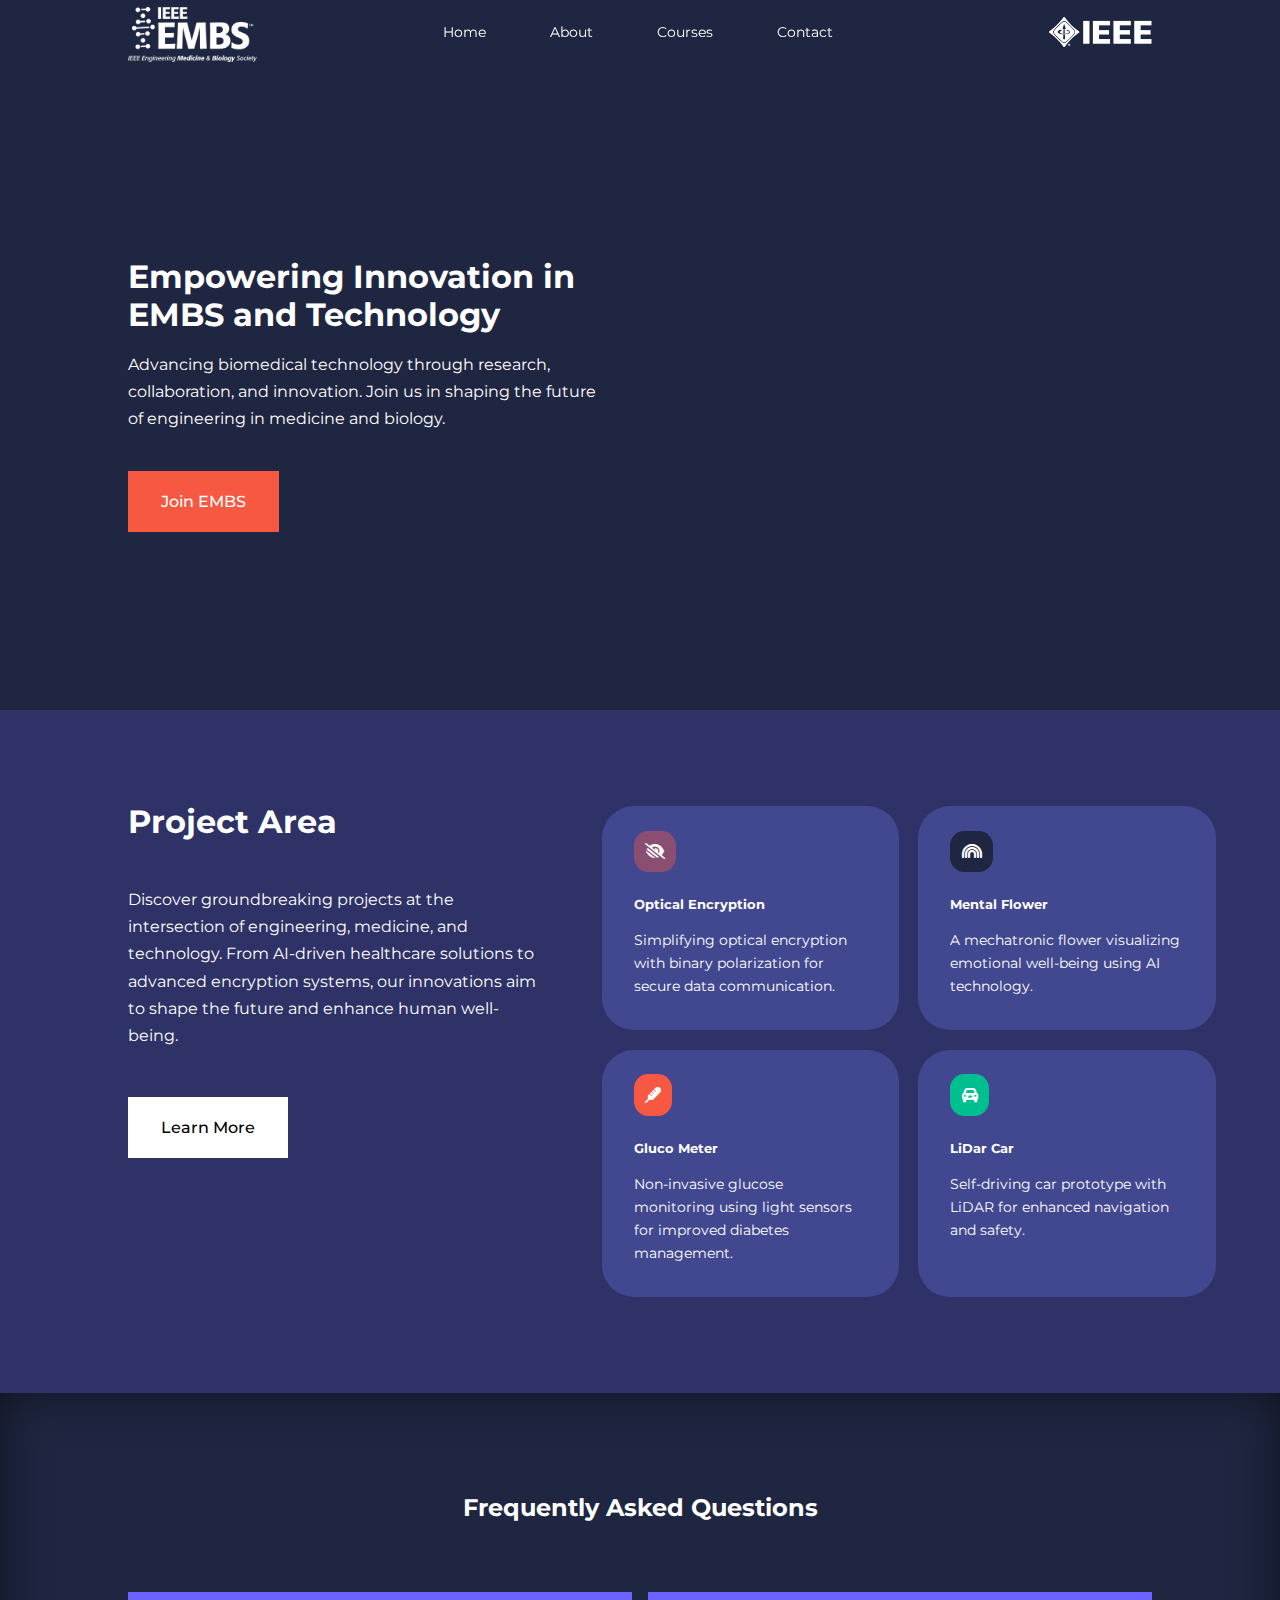
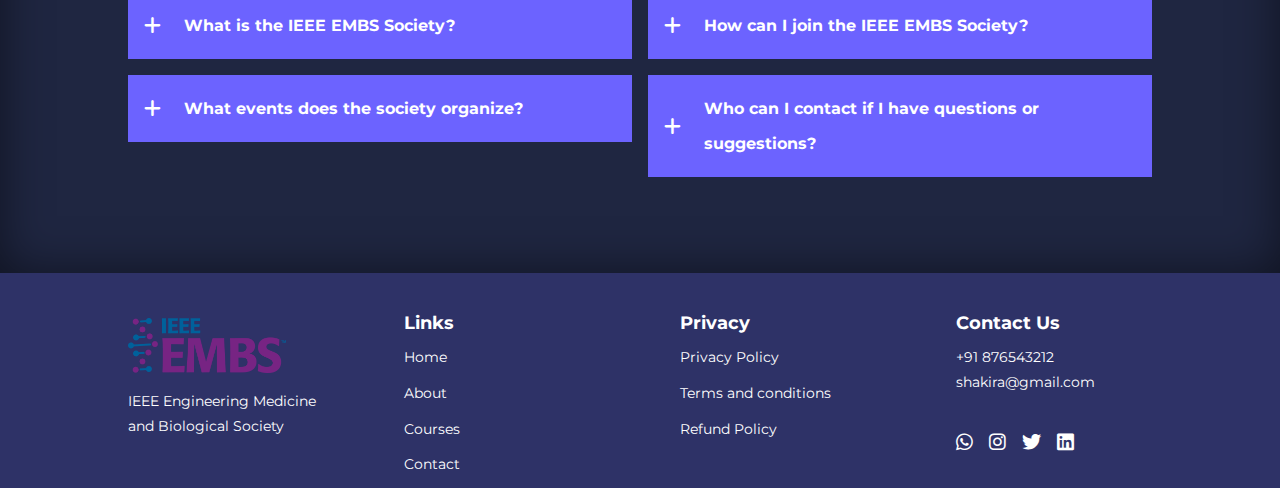
==== index.html @ 9e2bb263 "changes made" ====
<!DOCTYPE html>
    <html lang="en">
    <head>
        <meta charset="UTF-8">
        <meta http-equiv="X-UA-Compatible" content="IE=edge">
        <meta name="viewport" content="width=device-width, initial-scale=1.0">
        <title>IEEE EMBS</title>    
        <link rel="stylesheet" href="./css/style.css">
        <!-- FONTAWESOME CDN -->
    <link rel="stylesheet" href="https://cdnjs.cloudflare.com/ajax/libs/font-awesome/6.1.2/css/all.min.css">
    <link rel="preconnect" href="https://fonts.googleapis.com">
    <link rel="preconnect" href="https://fonts.gstatic.com" crossorigin>
    <link href="https://fonts.googleapis.com/css2?family=Montserrat:ital,wght@0,100..900;1,100..900&display=swap" rel="stylesheet">
    </head>
    <body>
        <nav>
            <div class="container nav__container">
                <a href="index.html">
                    <img src="./images/embs.png" alt="IEEE EMBS Logo" class="nav-logo">
                </a>
                <ul class="nav_menu">
                    <li><a href="index.html">Home</a></li>
                    <li><a href="about.html">About</a></li>
                    <li><a href="courses.html">Courses</a></li>
                    <li><a href="contact.html">Contact</a></li>
                </ul>
                <a href="https://www.ieee.org/">
                    <img src="./images/ieeelogo.png" alt="IEEE Logo" class="nav-ieee-logo">
                </a>
                <button id="open-menu-btn"><i class="fa-solid fa-bars"></i></button>
                <button id="close-menu-btn"><i class="fa-solid fa-xmark"></i></button>
            </div>
        </nav>
        
        <header>
            <div class="container header__container">
                <div class="header__left">
                    <h1>Empowering Innovation in EMBS and Technology</h1>
                    <p>
                        Advancing biomedical technology through research, collaboration, and innovation. Join us in shaping the future of engineering in medicine and biology.
                    </p>
                    <a href="https://bmsit-ieee.github.io/sps/Membership_Drive/front.html" class="btn btn-primary">Join EMBS</a>
                </div>
                <div class="header__right">
                    <div class="header__right-image">
                        <img src="./images/doc3.svg" alt="">
                    </div>
                </div>
            </div>

        </header>






        <section class="project_categories"> 
            <div class="container project_categories__container">
                <div class="project_categories_left">
                    <h1>Project Area</h1>
                    <p>
                    Discover groundbreaking projects at the intersection of engineering, medicine, and technology. From AI-driven healthcare solutions to advanced encryption systems, our innovations aim to shape the future and enhance human well-being.
                    </p>
                    <a href="#" class="btn">Learn More</a>
                </div>
                <div class="project_categories_right">
                    <article class="category">
                        <span class="category__icon"><i class="fa-duotone fa-solid fa-eye-low-vision"></i></span>
                        <h5>Optical Encryption</h5>
                        <p>Simplifying optical encryption with binary polarization for secure data communication.</p>
                    </article>
                    
                    <article class="category">
                        <span class="category__icon"><i class="fa-duotone fa-solid fa-rainbow"></i></i></span>
                        <h5>Mental Flower</h5>
                        <p>A mechatronic flower visualizing emotional well-being using AI technology.</p>
                    </article>

                    <article class="category">
                        <span class="category__icon"><i class="fa-duotone fa-solid fa-thermometer"></i></i></span>
                        <h5>Gluco Meter</h5>
                        <p>Non-invasive glucose monitoring using light sensors for improved diabetes management.</p>
                    </article>

                    <article class="category">
                        <span class="category__icon"><i class="fa-duotone fa-solid fa-car-rear"></i></i></span>
                        <h5>LiDar Car</h5>
                        <p>Self-driving car prototype with LiDAR for enhanced navigation and safety.</i></p>
                    </article>
                </div>
            </div>
        </section>
        <!-- ----------------------end of Project category------------------------ -->







        <section class="faqs">
            <h2>Frequently Asked Questions</h2> 
            <div class="container faqs__container"> 
                <artical class="faq">

                    <div class="faq__icon"><i class="fa-duotone fa-solid fa-plus"></i></div>
                    <div class="question__answer">
                        <h4>What is the IEEE  EMBS Society?</h4>
                        <p>The IEEE  EMBS Society is a student organization focused on promoting knowledge and innovation in  bioengineering, and medical technology. We aim to connect students with opportunities, events, and industry insights in these fields.</p>
                    </div>
                </artical>


                <artical class="faq">

                    <div class="faq__icon"><i class="fa-duotone fa-solid fa-plus"></i></div>
                    <div class="question__answer">
                        <h4>How can I join the IEEE EMBS Society?</h4>
                        <p>You can join by signing up through our official website or visiting our office during society hours. Membership provides access to events, quizzes, and exclusive resources designed to help you expand your knowledge and network in bioengineering.</p>
                    </div>
                </artical>

                <artical class="faq">

                    <div class="faq__icon"><i class="fa-duotone fa-solid fa-plus"></i></div>
                    <div class="question__answer">
                        <h4>What events does the society organize?</h4>
                        <p>We organize a variety of events, including technical workshops, guest lectures, quizzes, and hackathons. Check out our events section for the latest circulars and updates on upcoming events!</p>
                    </div>
                </artical>

                <artical class="faq">

                    <div class="faq__icon"><i class="fa-duotone fa-solid fa-plus"></i></div>
                    <div class="question__answer">
                        <h4>Who can I contact if I have questions or suggestions?</h4>
                        <p>Feel free to reach out through our contact form or drop an email to our support team. We’re here to help with any questions or feedback you have!</p>
                    </div>
                </artical>
            </div>
        </section>



     <!-- ---------------------end of faqz--------------------------/ -->

     <footer>
        <div class="container footer__container">
            <div class="footer__1">
                <a href="index.html">
                    <img src="./images/embslogo1.png" alt="IEEE EMBS Logo" class="nav-logo">
                </a>
                <p>IEEE Engineering Medicine and Biological Society</p>
            </div>    
                        <div class="footer__2">
                            <h4>Links</h4>
                            <ul class="permalinks">
                                <li><a href="index.html">Home</a></li>
                                <li><a href="about.html">About</a></li>
                                <li><a href="courses.html">Courses</a></li>
                                <li><a href="contact.html">Contact</a></li>
                            </ul>
                        </div>
                        <div class="footer__3">
                            <h4>Privacy</h4>
                            <ul class="privacy">
                                <li><a href="#">Privacy Policy</a></li>
                                <li><a href="#">Terms and conditions</a></li>
                                <li><a href="#">Refund Policy</a></li>
                            </ul>
                        </div>  
                        <div class="footer__4">
                            <h4>Contact Us</h4>
                            <div>
                                <p>+91 876543212</p>
                                <p>shakira@gmail.com</p>
                            </div>
                            <ul class="footer__socials">
                                <li>
                                    <a href="#"><i class="fa-brands fa-whatsapp"></i></a>
                                </li>
                                <li>
                                    <a href="#"><i class="fa-brands fa-instagram"></i></a>
                                </li>
                                <li>
                                    <a href="#"><i class="fa-brands fa-twitter"></i></a>
                                </li>
                                <li>
                                    <a href="#"><i class="fa-brands fa-linkedin"></i></i></a>
                                </li>
                            </ul>
                        </div>
                            <!-- <div class="footer__copyright">
                                <small>Copyright &copy; Photonics EXECOM</small>
                            </div> -->
        </div>
     </footer>

     

        <script src="./main.js"></script>
    </body>
    </html>
---- css/style.css ----
*{
        margin: 0;
        padding: 0;
        border: 0;
        outline: 0;
        text-decoration: none;
        list-style: none;
        box-sizing: border-box;
        font-family: "Montserrat", sans-serif;
    }
    :root {
            --color-primary: #6c63ff;
            --color-success: #00bf8e;
            --color-warning: #f7c94b;
            --color-danger: #f75842;
            --color-danger-variant: rgba(247, 88, 66, 0.4);
            --color-white: #ffffff;
            --color-light: rgba(255, 255, 255, 0.7);
            --color-black: #000000;
            --color-bg: #1f2641;
            --color-bg1: #2e3267;
            --color-bg2: #424890;
        
            --container-width-lg: 80%;
            --container-width-md: 90%;
            --container-width-sm: 94%;
        
            --transition: all 400ms ease;
        }
        html, body {
            overflow: auto;
            scrollbar-width: none; /* Hides scrollbar in Firefox */
        }
        
        ::-webkit-scrollbar {
            display: none; /* Hides scrollbar in Chrome, Safari, and Edge */
        }
        
    body{
        font-family: "Montserrat", sans-serif;
        line-height: 1.7;
        color: var(--color-white);
        background: var(--color-bg);
    }
    .container {
        width: var(--container-width-lg);
        margin: 0 auto;
    }
    section{
        padding: 6rem 0;
    }
    section h2 {
        text-align: center;
        margin-bottom: 4rem;
    }
    h1,h2,h3,h4,h5 {
        line-height: 1.2;
    }
    h2 {
        line-height: 2.4rem;
    }
    h3 {
        line-height: 1.6rem;
    }
    h4 {
        line-height: 1.3rem;
    }
    a {
        color: var(--color-white);
    }
    img {
        width: 100%;
        display: block;
        object-fit: cover;
    }
    .btn {
        display: inline-block;
        background-color: var(--color-white);
        color: var(--color-black);
        padding: 1rem 2rem;
        border: 1px solid transparent;
        font-weight: 500;
        transition: var(--transition);
    }
    .btn:hover {
        background: transparent;
        color: var(--color-white);
        border-color: var(--color-white);
    }
    .btn-primary{
        background: var(--color-danger);
        color: var(--color-white);
    }

    /* **************************************************NavBar*********************************************** */

    nav{
        background-color: transparent;
        width: 100vw;
        height: 4rem;
        position: fixed;
        top: 0;
        z-index: 11;
    }
    .window-scroll {
        background-color: var(--color-primary);
        box-shadow: 0 1rem 2rem rgba(0, 0, 0, 0.8);
    }
    .nav__container {
        height: 100%;
        display: flex;
        justify-content: space-between;
        align-items: center;
    }
    nav button {
        display: none;
    }
    .nav_menu {
        display: flex;
        align-items: center;
        gap: 4rem;
    }
    .nav_menu a{
        font-size: 0.9rem;
        transition: var(--transition)
    }
    .nav_menu a:hover {
        color: var(--color-bg2);
    }
    .nav-logo {
        height: 55px; /* Adjust based on your logo */
        width: auto;
        display: block;
        margin-top: 5px;
        cursor: pointer;
        transition: 0.3s ease-in-out;
    }
    .nav-logo:hover {
        opacity: 0.6;
    }
    .nav-ieee-logo {
        height: 30px;
        width: auto;
        display: block;
        margin-left: 30px;
        cursor: pointer;
        transition: 0.3s ease-in-out;
    }
    
    .nav-ieee-logo:hover {
        opacity: 0.5;
    }
    
    /* ------------------------------Header--------------------------------------*/
    header {
        position: relative;
        top: 5rem;
        overflow: hidden;
        height: 70vh;
        margin-bottom: 5rem;
    }
    .header__container {
        display: grid;
        grid-template-columns: 1fr 1fr;
        align-items: center;
        gap: 5rem;
        height: 100%;
    }
    .header__left p {
        margin: 1rem 0 2.4rem;
    }
    @keyframes floatAnimation {
        0% { transform: translateY(0px); }
        50% { transform: translateY(-10px); }
        100% { transform: translateY(0px); }
    }
    
    .header__right-image img {
        animation: floatAnimation 3s ease-in-out infinite;
    }
        
        /*-------------------------------categories------------------------*/

    .project_categories {
        background-color: var(--color-bg1);
    }
    .project_categories h1 {
        line-height: 1;
        margin-bottom: 3rem;
    }
    .project_categories__container {
        display: grid;
        grid-template-columns: 40% 60%;
        gap: 4rem;
    }
    /* .project_categories_left {
        margin-right: 3rem;
    } */
    .project_categories_left p {
        margin: 1rem 0 3rem;
    }
    .project_categories_right {
        display: grid;
        grid-template-columns: repeat(2, 1fr);
        gap: 1.2rem;
    }
    .category{
        background-color: var(--color-bg2);
        padding: 2rem;
        border-radius: 2rem;
        transition: var(--transition);
    }
    .category:hover {
        box-shadow: 0 3rem 3rem rgba(0, 0, 0, 0.3);
        z-index: 1;
    }
    .category:nth-child(2) .category__icon {
        background-color: var(--color-bg);
    }
    .category:nth-child(4) .category__icon {
        background-color: var(--color-success);
    }
    .category:nth-child(1) .category__icon {
        background-color: var(--color-danger-variant);
    }
    .category:nth-child(3) .category__icon {
        background-color: var(--color-danger);
    }
    .category__icon {
        background-color: var(--color-primary);
        padding: 0.7rem;
        border-radius: 0.9rem;
    }
    .category h5 {
        margin: 2rem 0 1rem;
    }
    .category p {
        font-size: 0.85rem;
    }






    /*---------------------------FAQS_--------------------------------*/


    .faqs    {
        background-color: var(--color-bg);
        box-shadow: inset 0 0 3rem rgba(0, 0, 0, 0.5);      
    }
    .faqs__container {
        display: grid;
        grid-template-columns: 1fr 1fr;
        gap: 1rem;
    }
    .faq {
        padding: 1rem;
        display: flex;
        align-items: center;
        gap: 1.4rem;
        height: fit-content;
        background-color: var(--color-primary);
        cursor: pointer;
    }
    .faqs h4 {
        font-size: 1rem;
        line-height: 2.2;
    }
    .faq__icon {
        align-items: flex-start;
        font-size: 1.2rem;

    }
    .faq p {
        margin-top: 0.8rem;
        display: none;
    }

    .faq.open p {
        display: block;
    }

    /*===========================FOOTER=========================*/

    footer {
        background-color: var(--color-bg1);
        padding-top: 2.5rem;
        font-size: 0.9rem;
    }
    .footer__container {
        display: grid;
        grid-template-columns: repeat(4, 1fr);
        gap: 5rem;
    }
    .footer__container > div h4 {
        margin-bottom: 0.7rem;
        font-size: 1.1rem;
    }

    .footer__1 p {
        margin: 1rem 0 2rem;        
    }
    footer ul li {
        margin-bottom: 0.7rem;
    }
    footer ul li a:hover {
        text-decoration: underline;
    }
    .footer__socials {
        display: flex;
        gap: 1rem;
        font-size: 1.2rem;
        margin-top: 2rem;
      
    }
    /* .footer__copyright {
        text-align: center;
        margin-top: 4rem;
        padding: 1.2rem 0;
        border-top: 1px solid var(--color-bg2);
    } */
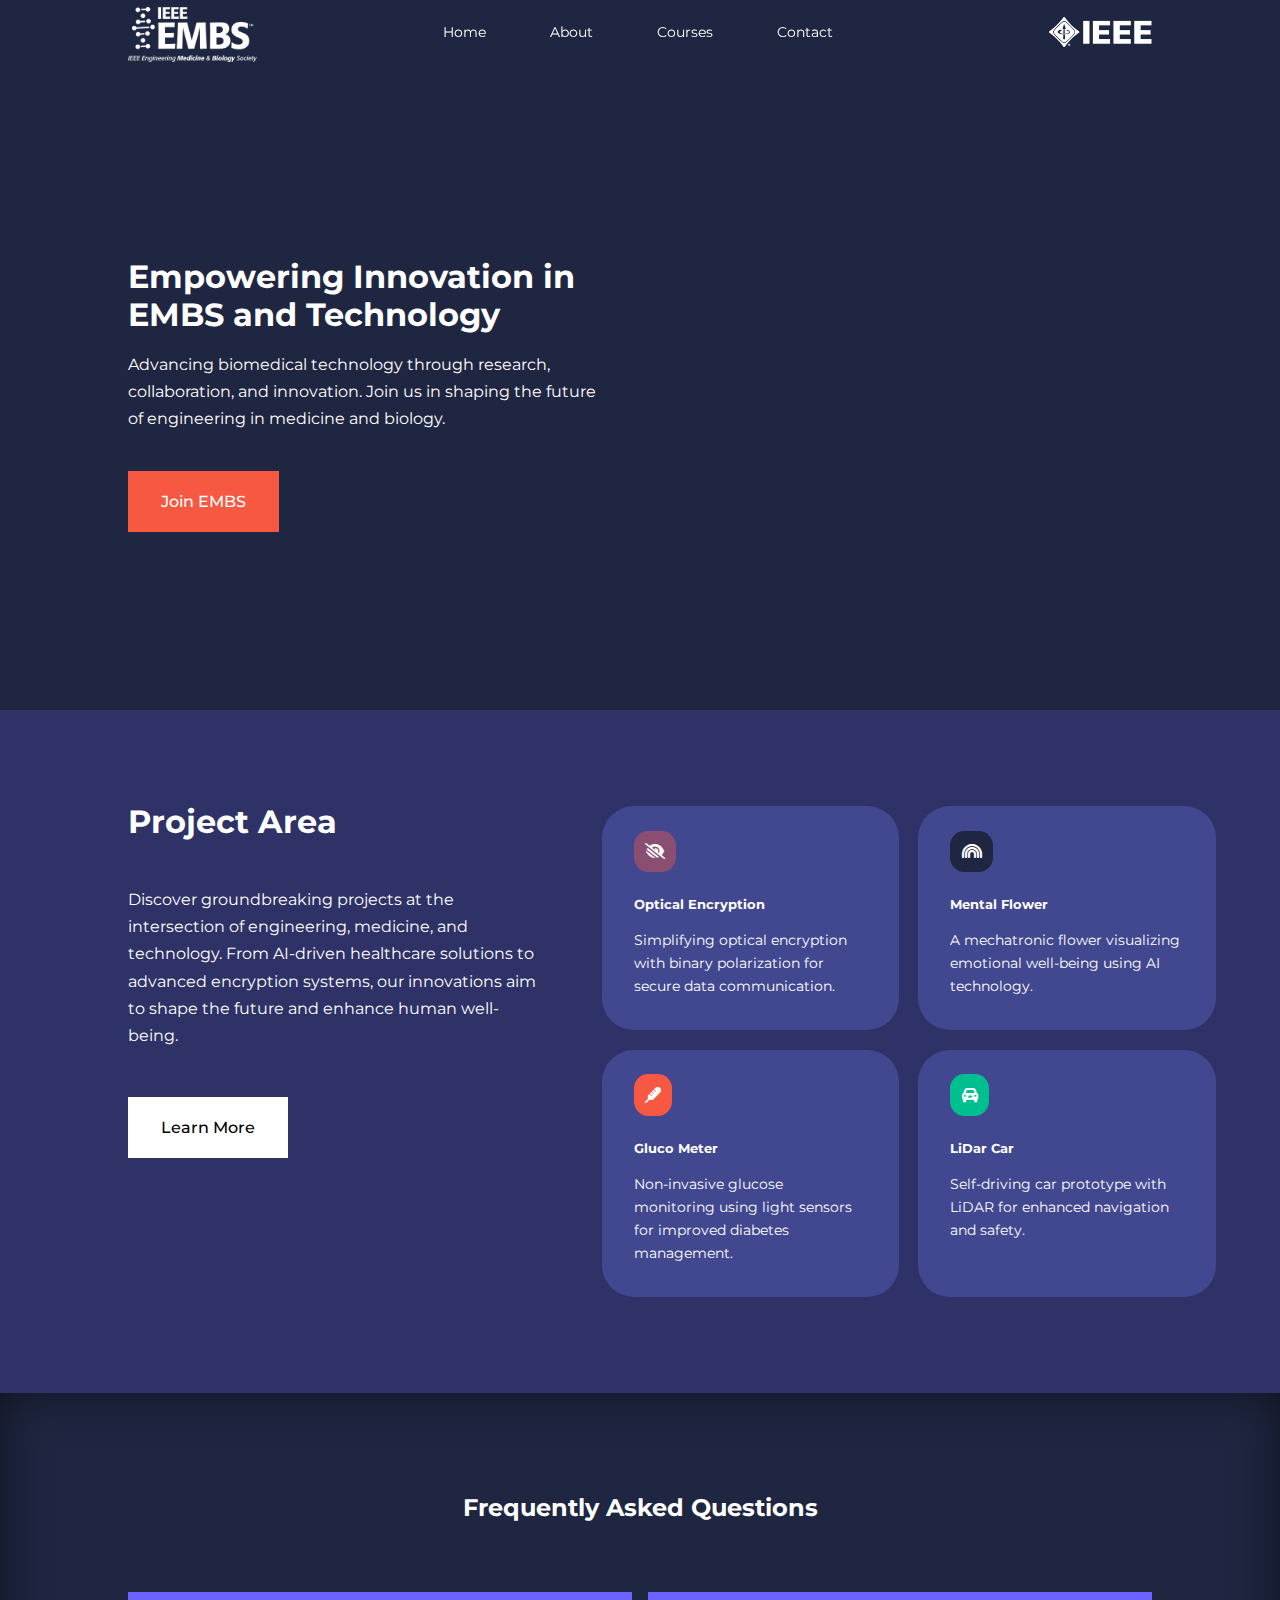
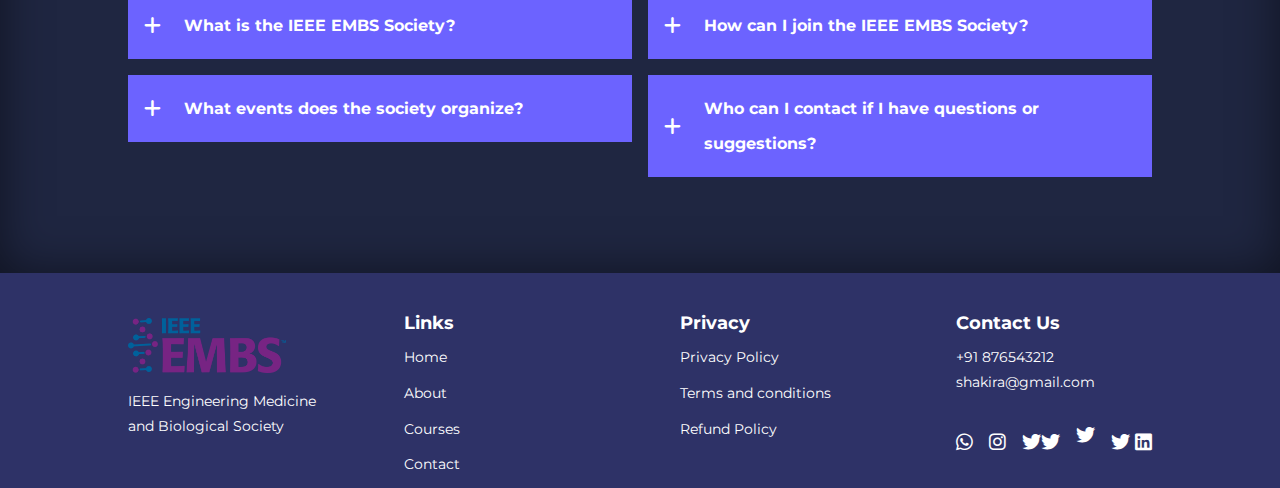
==== commit d847f145: "changes made" ====
--- a/index.html
+++ b/index.html
@@ -24,7 +24,7 @@
                     <li><a href="courses.html">Courses</a></li>
                     <li><a href="contact.html">Contact</a></li>
                 </ul>
-                <a href="https://www.ieee.org/">
+                <a href="https://www.ieee.org/"  target="_blank">
                     <img src="./images/ieeelogo.png" alt="IEEE Logo" class="nav-ieee-logo">
                 </a>
                 <button id="open-menu-btn"><i class="fa-solid fa-bars"></i></button>
@@ -39,7 +39,7 @@
                     <p>
                         Advancing biomedical technology through research, collaboration, and innovation. Join us in shaping the future of engineering in medicine and biology.
                     </p>
-                    <a href="https://bmsit-ieee.github.io/sps/Membership_Drive/front.html" class="btn btn-primary">Join EMBS</a>
+                    <a href="https://bmsit-ieee.github.io/sps/Membership_Drive/front.html" class="btn btn-primary"  target="_blank">Join EMBS</a>
                 </div>
                 <div class="header__right">
                     <div class="header__right-image">
@@ -156,10 +156,10 @@
                         <div class="footer__2">
                             <h4>Links</h4>
                             <ul class="permalinks">
-                                <li><a href="index.html">Home</a></li>
-                                <li><a href="about.html">About</a></li>
-                                <li><a href="courses.html">Courses</a></li>
-                                <li><a href="contact.html">Contact</a></li>
+                                <li><a href="index.html"  target="_blank">Home</a></li>
+                                <li><a href="about.html"  target="_blank">About</a></li>
+                                <li><a href="courses.html"  target="_blank">Courses</a></li>
+                                <li><a href="contact.html"  target="_blank">Contact</a></li>
                             </ul>
                         </div>
                         <div class="footer__3">
@@ -178,16 +178,16 @@
                             </div>
                             <ul class="footer__socials">
                                 <li>
-                                    <a href="#"><i class="fa-brands fa-whatsapp"></i></a>
-                                </li>
-                                <li>
-                                    <a href="#"><i class="fa-brands fa-instagram"></i></a>
-                                </li>
-                                <li>
-                                    <a href="#"><i class="fa-brands fa-twitter"></i></a>
-                                </li>
-                                <li>
-                                    <a href="#"><i class="fa-brands fa-linkedin"></i></i></a>
+                                    <a href="https://chat.whatsapp.com/DJWE51VDRBdAcd49HokNIr   "  target="_blank"><i class="fa-brands fa-whatsapp"></i></a>
+                                </li>
+                                <li>
+                                    <a href="https://www.instagram.com/embs_bmsit?igsh=MWVra3owOHJiZmZpMA=="  target="_blank"><i class="fa-brands fa-instagram"></i></a>
+                                </li>
+                                <li>
+                                    <a href="#"><i class="fa-brands fa-twitter"  target="_blank"</i></a>
+                                </li>
+                                <li>
+                                    <a href="#"><i class="fa-brands fa-linkedin"  target="_blank"></i></i></a>
                                 </li>
                             </ul>
                         </div>
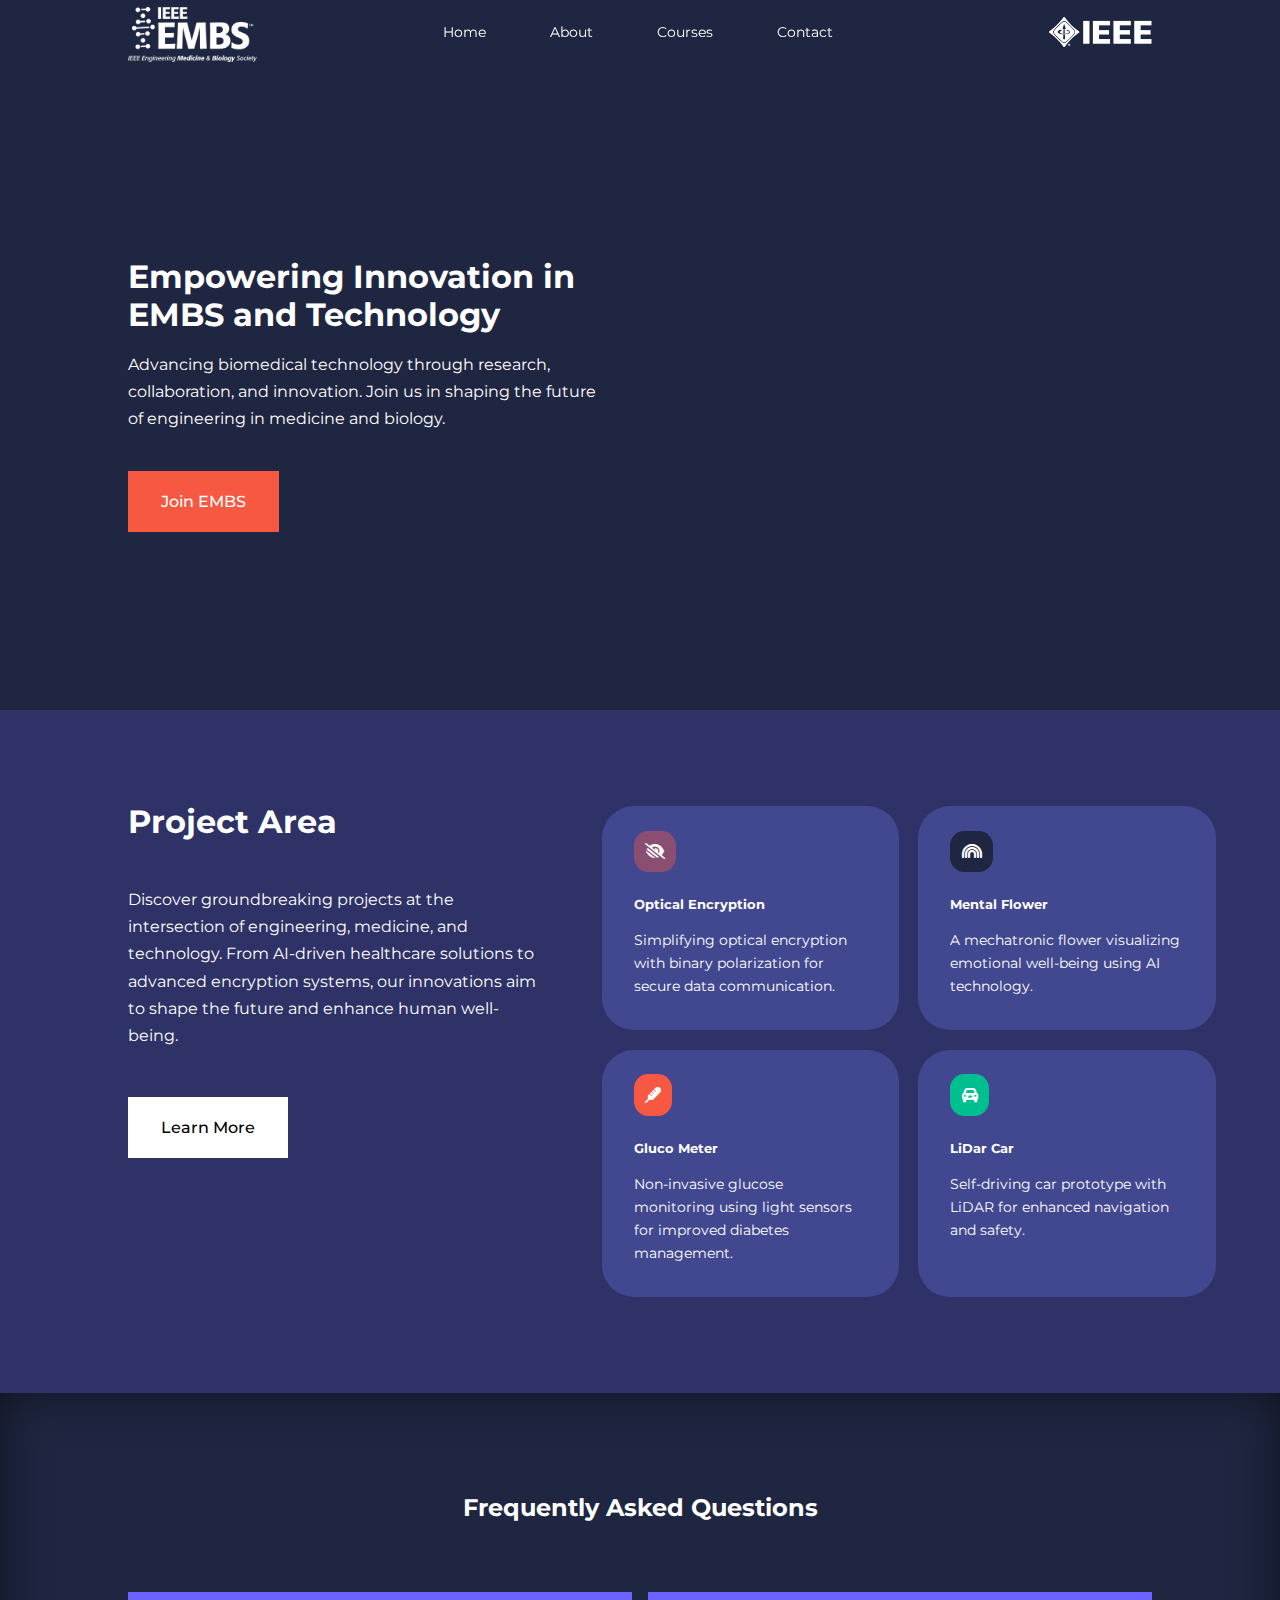
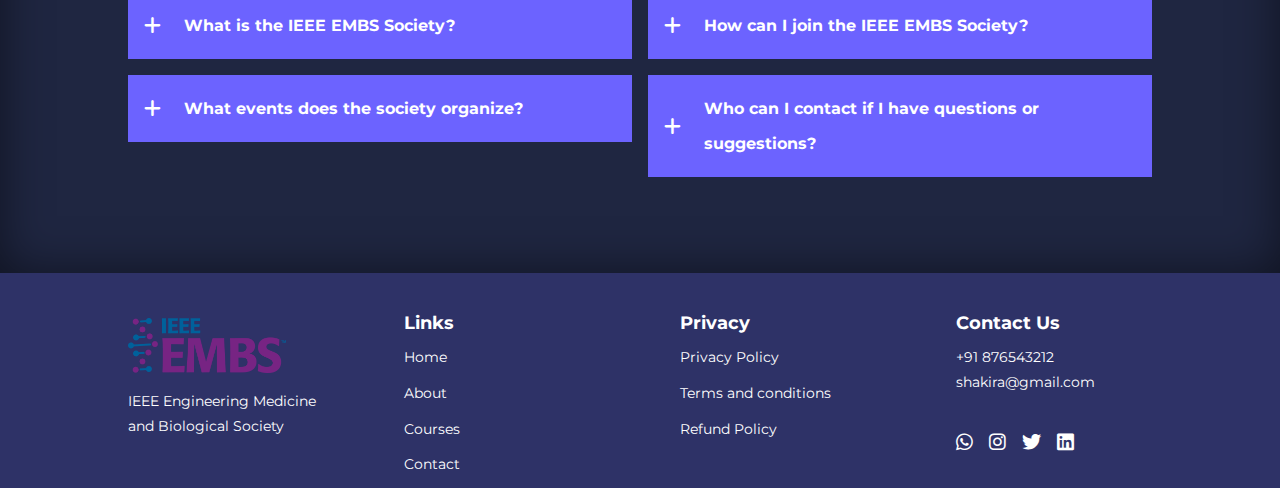
==== commit 5cd8e8ca: "change s made" ====
--- a/index.html
+++ b/index.html
@@ -184,10 +184,10 @@
                                     <a href="https://www.instagram.com/embs_bmsit?igsh=MWVra3owOHJiZmZpMA=="  target="_blank"><i class="fa-brands fa-instagram"></i></a>
                                 </li>
                                 <li>
-                                    <a href="#"><i class="fa-brands fa-twitter"  target="_blank"</i></a>
-                                </li>
-                                <li>
-                                    <a href="#"><i class="fa-brands fa-linkedin"  target="_blank"></i></i></a>
+                                    <a href="#"  target="_blank"><i class="fa-brands fa-twitter"></i></a>
+                                </li>
+                                <li>
+                                    <a href="#"  target="_blank"><i class="fa-brands fa-linkedin"></i></i></a>
                                 </li>
                             </ul>
                         </div>
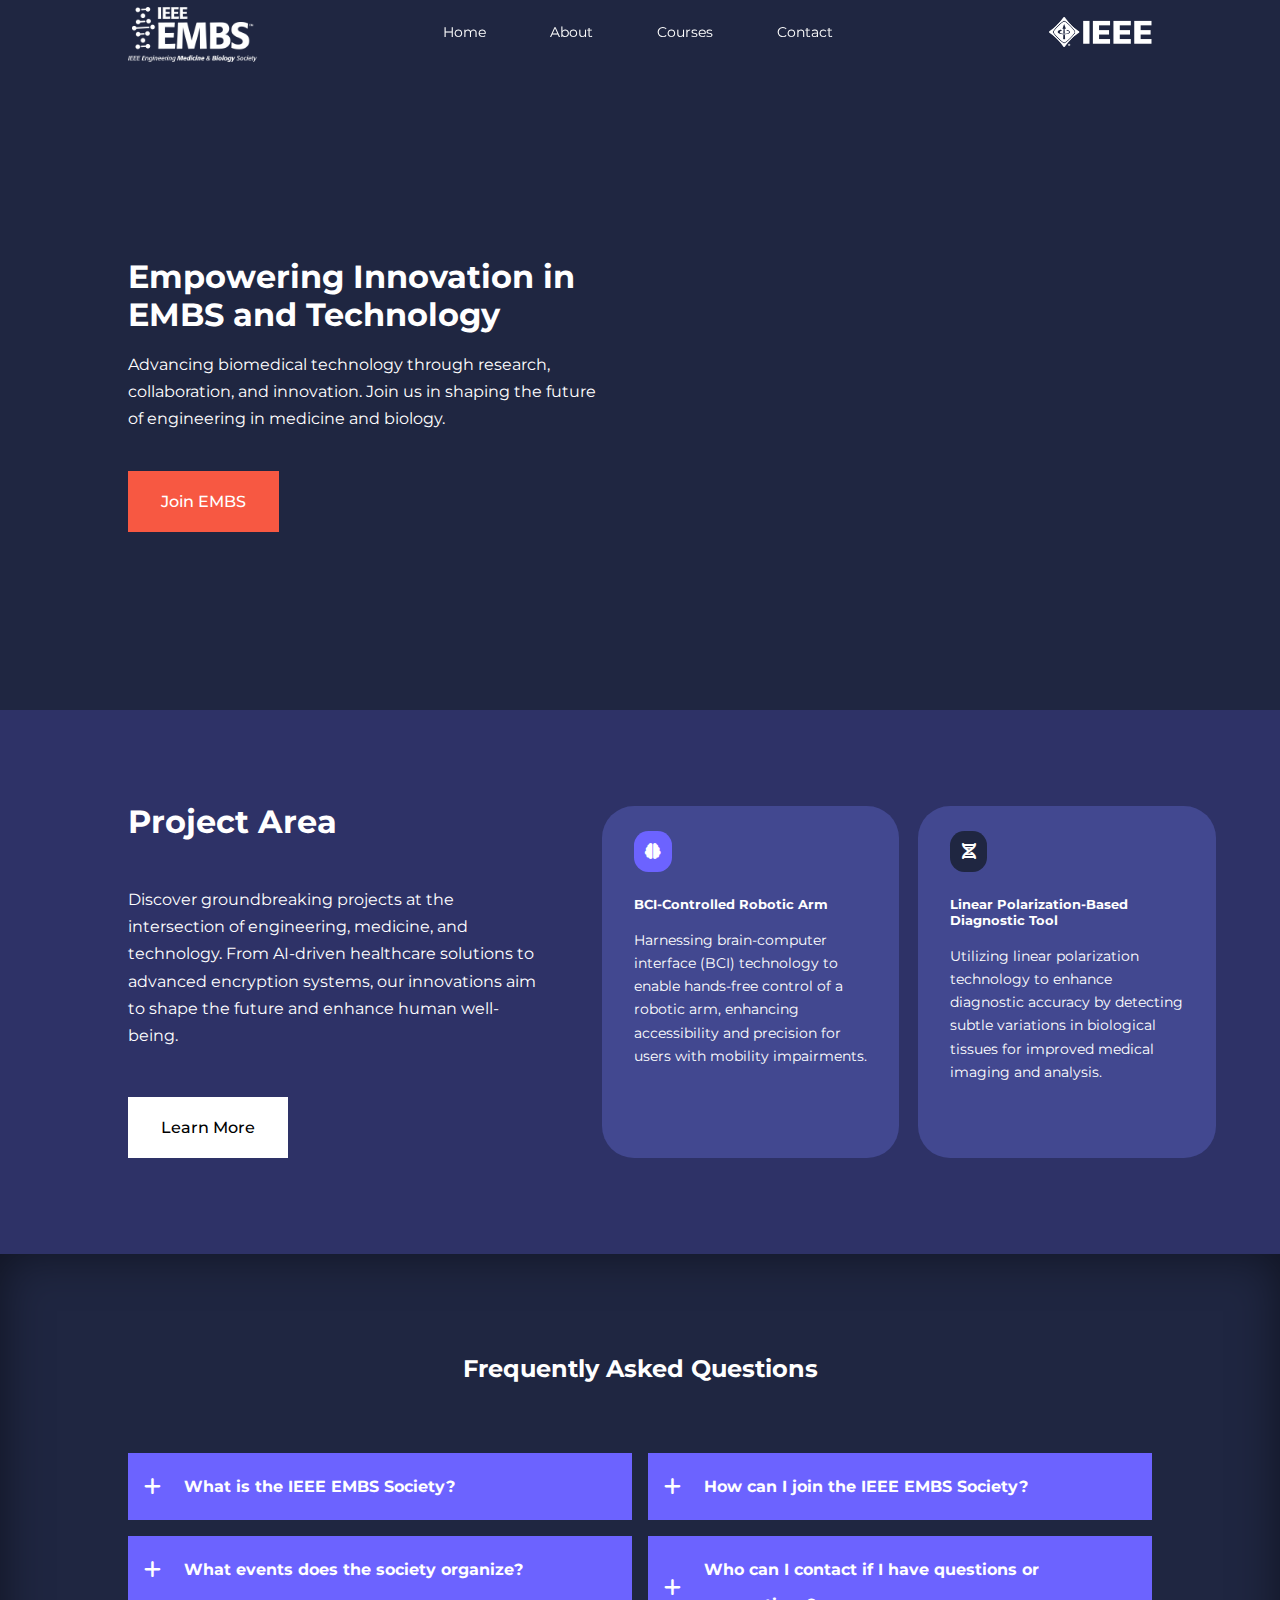
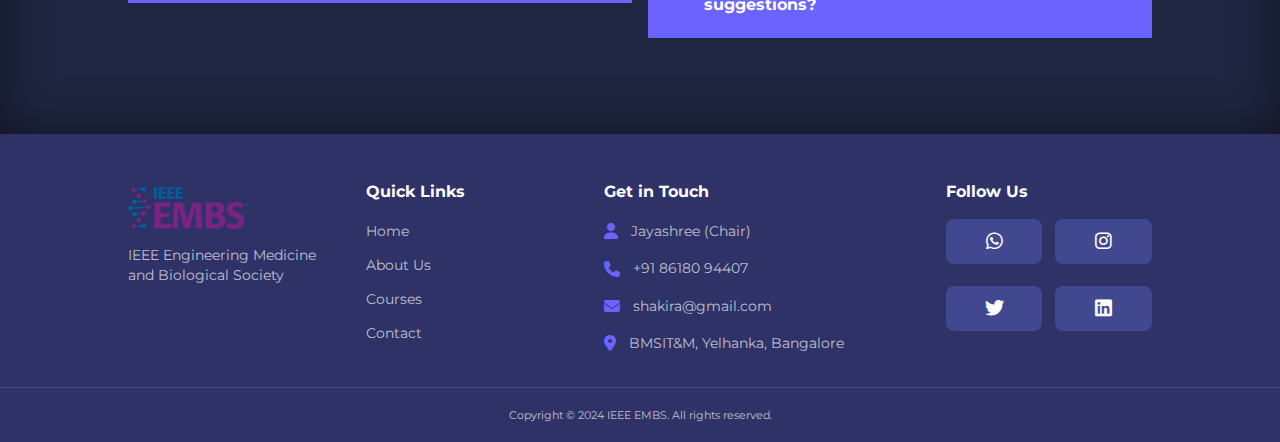
==== commit 4c1b7c36: "change made" ====
--- a/index.html
+++ b/index.html
@@ -66,18 +66,18 @@
                 </div>
                 <div class="project_categories_right">
                     <article class="category">
-                        <span class="category__icon"><i class="fa-duotone fa-solid fa-eye-low-vision"></i></span>
-                        <h5>Optical Encryption</h5>
-                        <p>Simplifying optical encryption with binary polarization for secure data communication.</p>
+                        <span class="category__icon"><i class="fa-solid fa-brain"></i></span>
+                        <h5>BCI-Controlled Robotic Arm</h5>
+                        <p>Harnessing brain-computer interface (BCI) technology to enable hands-free control of a robotic arm, enhancing accessibility and precision for users with mobility impairments.</p>
                     </article>
                     
                     <article class="category">
-                        <span class="category__icon"><i class="fa-duotone fa-solid fa-rainbow"></i></i></span>
-                        <h5>Mental Flower</h5>
-                        <p>A mechatronic flower visualizing emotional well-being using AI technology.</p>
+                        <span class="category__icon"><i class="fa-solid fa-dna"></i></i></i></span>
+                        <h5>Linear Polarization-Based Diagnostic Tool</h5>
+                        <p>Utilizing linear polarization technology to enhance diagnostic accuracy by detecting subtle variations in biological tissues for improved medical imaging and analysis.</p>
                     </article>
 
-                    <article class="category">
+                    <!-- <article class="category">
                         <span class="category__icon"><i class="fa-duotone fa-solid fa-thermometer"></i></i></span>
                         <h5>Gluco Meter</h5>
                         <p>Non-invasive glucose monitoring using light sensors for improved diabetes management.</p>
@@ -87,7 +87,7 @@
                         <span class="category__icon"><i class="fa-duotone fa-solid fa-car-rear"></i></i></span>
                         <h5>LiDar Car</h5>
                         <p>Self-driving car prototype with LiDAR for enhanced navigation and safety.</i></p>
-                    </article>
+                    </article> -->
                 </div>
             </div>
         </section>
@@ -117,7 +117,15 @@
                     <div class="faq__icon"><i class="fa-duotone fa-solid fa-plus"></i></div>
                     <div class="question__answer">
                         <h4>How can I join the IEEE EMBS Society?</h4>
-                        <p>You can join by signing up through our official website or visiting our office during society hours. Membership provides access to events, quizzes, and exclusive resources designed to help you expand your knowledge and network in bioengineering.</p>
+                        <p>
+                            You can join the IEEE EMBS Society by taking the membership from the 
+                            <a href="https://bmsit-ieee.github.io/sps/Membership_Drive/front.html" target="_blank"><b>IEEE Student Branch Membership Drive</b></a> 
+                            website or via the 
+                            <a href="https://www.embs.org/membership/" target="_blank"><b>official IEEE EMBS website</b></a>. 
+                            Membership grants access to exclusive events, technical workshops, networking opportunities, 
+                            and valuable resources in bioengineering and healthcare technology.
+                          </p>
+                          
                     </div>
                 </artical>
 
@@ -144,58 +152,61 @@
 
 
      <!-- ---------------------end of faqz--------------------------/ -->
-
-     <footer>
-        <div class="container footer__container">
-            <div class="footer__1">
-                <a href="index.html">
-                    <img src="./images/embslogo1.png" alt="IEEE EMBS Logo" class="nav-logo">
-                </a>
-                <p>IEEE Engineering Medicine and Biological Society</p>
-            </div>    
-                        <div class="footer__2">
-                            <h4>Links</h4>
-                            <ul class="permalinks">
-                                <li><a href="index.html"  target="_blank">Home</a></li>
-                                <li><a href="about.html"  target="_blank">About</a></li>
-                                <li><a href="courses.html"  target="_blank">Courses</a></li>
-                                <li><a href="contact.html"  target="_blank">Contact</a></li>
-                            </ul>
-                        </div>
-                        <div class="footer__3">
-                            <h4>Privacy</h4>
-                            <ul class="privacy">
-                                <li><a href="#">Privacy Policy</a></li>
-                                <li><a href="#">Terms and conditions</a></li>
-                                <li><a href="#">Refund Policy</a></li>
-                            </ul>
-                        </div>  
-                        <div class="footer__4">
-                            <h4>Contact Us</h4>
-                            <div>
-                                <p>+91 876543212</p>
-                                <p>shakira@gmail.com</p>
-                            </div>
-                            <ul class="footer__socials">
-                                <li>
-                                    <a href="https://chat.whatsapp.com/DJWE51VDRBdAcd49HokNIr   "  target="_blank"><i class="fa-brands fa-whatsapp"></i></a>
-                                </li>
-                                <li>
-                                    <a href="https://www.instagram.com/embs_bmsit?igsh=MWVra3owOHJiZmZpMA=="  target="_blank"><i class="fa-brands fa-instagram"></i></a>
-                                </li>
-                                <li>
-                                    <a href="#"  target="_blank"><i class="fa-brands fa-twitter"></i></a>
-                                </li>
-                                <li>
-                                    <a href="#"  target="_blank"><i class="fa-brands fa-linkedin"></i></i></a>
-                                </li>
-                            </ul>
-                        </div>
-                            <!-- <div class="footer__copyright">
-                                <small>Copyright &copy; Photonics EXECOM</small>
-                            </div> -->
+<!--------------------------------------FOOTER-------------------------------------------->
+<footer>
+    <div class="container footer__container">
+        <div class="footer__1">
+            <a href="index.html">
+                <img src="./images/embslogo1.png" alt="IEEE EMBS Logo" class="nav-logo">
+            </a>
+            <p>IEEE Engineering Medicine and Biological Society</p>
+        </div>    
+        <div class="footer__2">
+            <h4>Quick Links</h4>
+            <ul class="permalinks">
+                <li><a href="index.html">Home</a></li>
+                <li><a href="about.html">About Us</a></li>
+                <li><a href="courses.html">Courses</a></li>
+                <li><a href="contact.html">Contact</a></li>
+            </ul>
         </div>
-     </footer>
+        <div class="footer__3">
+            <h4>Get in Touch</h4>
+            <div class="footer__contact">
+                <div class="contact__item">
+                    <i class="fa-solid fa-user"></i>
+                    <p>Jayashree (Chair)</p>
+                </div>
+                <div class="contact__item">
+                    <i class="fa-solid fa-phone"></i>
+                    <p>+91 86180 94407</p>
+                </div>
+                <div class="contact__item">
+                    <i class="fa-solid fa-envelope"></i>
+                    <p>shakira@gmail.com</p>
+                </div>
+                <div class="contact__item">
+                    <i class="fa-solid fa-location-dot"></i>
+                    <p>BMSIT&M, Yelhanka, Bangalore</p>
+                </div>
+            </div>
+        </div>
+        <div class="footer__4">
+            <h4>Follow Us</h4>
+            <div class="footer__socials">
+                <ul>
+                    <li><a href="https://chat.whatsapp.com/DJWE51VDRBdAcd49HokNIr" target="_blank"><i class="fa-brands fa-whatsapp"></i></a></li>
+                    <li><a href="https://www.instagram.com/embs_bmsit?igsh=MWVra3owOHJiZmZpMA==" target="_blank"><i class="fa-brands fa-instagram"></i></a></li>
+                    <li><a href="#" target="_blank"><i class="fa-brands fa-twitter"></i></a></li>
+                    <li><a href="#" target="_blank"><i class="fa-brands fa-linkedin"></i></a></li>
+                </ul>
+            </div>
+        </div>
+    </div>
+    <div class="footer__copyright">
+        <small>Copyright &copy; 2024 IEEE EMBS. All rights reserved.</small>
+    </div>
+ </footer>
 
      
 
--- a/css/style.css
+++ b/css/style.css
@@ -221,7 +221,7 @@
         background-color: var(--color-success);
     }
     .category:nth-child(1) .category__icon {
-        background-color: var(--color-danger-variant);
+        background-color: var(--color-primary);
     }
     .category:nth-child(3) .category__icon {
         background-color: var(--color-danger);
@@ -282,42 +282,400 @@
         display: block;
     }
 
+ 
     /*===========================FOOTER=========================*/
-
+        
     footer {
         background-color: var(--color-bg1);
-        padding-top: 2.5rem;
+        padding-top: 3rem;
         font-size: 0.9rem;
     }
+    
     .footer__container {
         display: grid;
-        grid-template-columns: repeat(4, 1fr);
-        gap: 5rem;
-    }
+        grid-template-columns: 1fr 1fr 1.5fr 1fr;
+        gap: 2rem;
+        padding-bottom: 2rem;
+    }
+    
+    .footer__1 {
+        display: flex;
+        flex-direction: column;
+        gap: 1rem;
+    }
+    
+    .footer__1 img {
+        width: 120px;
+        height: auto;
+    }
+    
+    .footer__1 p {
+        color: var(--color-light);
+        font-size: 0.9rem;
+        line-height: 1.4;
+    }
+    
     .footer__container > div h4 {
-        margin-bottom: 0.7rem;
-        font-size: 1.1rem;
-    }
-
-    .footer__1 p {
-        margin: 1rem 0 2rem;        
-    }
+        color: var(--color-white);
+        margin-bottom: 1rem;
+        font-size: 1rem;
+    }
+    
+    .footer__contact {
+        display: flex;
+        flex-direction: column;
+        gap: 0.8rem;
+    }
+    
+    .contact__item {
+        display: flex;
+        align-items: center;
+        gap: 0.8rem;
+    }
+    
+    .contact__item i {
+        color: var(--color-primary);
+        font-size: 1rem;
+    }
+    
+    .contact__item p {
+        color: var(--color-light);
+        font-size: 0.9rem;
+    }
+    
+    .footer__socials ul {
+        display: grid;
+        grid-template-columns: repeat(2, 1fr);
+        gap: 0.8rem;
+    }
+    
+    .footer__socials a {
+        display: flex;
+        align-items: center;
+        justify-content: center;
+        background: var(--color-bg2);
+        color: var(--color-white);
+        padding: 0.8rem;
+        border-radius: 0.5rem;
+        transition: var(--transition);
+        font-size: 1.2rem;
+    }
+    
+    .footer__socials a:hover {
+        background: var(--color-primary);
+        transform: translateY(-2px);
+    }
+    
     footer ul li {
-        margin-bottom: 0.7rem;
-    }
+        margin-bottom: 0.6rem;
+    }
+    
+    footer ul li a {
+        color: var(--color-light);
+        transition: var(--transition);
+        font-size: 0.9rem;
+    }
+    
     footer ul li a:hover {
-        text-decoration: underline;
-    }
-    .footer__socials {
-        display: flex;
-        gap: 1rem;
-        font-size: 1.2rem;
-        margin-top: 2rem;
-      
-    }
-    /* .footer__copyright {
+        color: var(--color-white);
+    }
+    
+    .footer__copyright {
         text-align: center;
-        margin-top: 4rem;
-        padding: 1.2rem 0;
+        padding: 1rem 0;
         border-top: 1px solid var(--color-bg2);
-    } */+        color: var(--color-light);
+        font-size: 0.8rem;
+    }
+    
+
+    /* ==================== MEDIA QUERIES (TABLETS) ==================== */
+    @media screen and (max-width: 1024px) {
+        .container {
+            width: var(--container-width-md);
+        }
+    
+        h1 {
+            font-size: 2.2rem;
+        }
+    
+        h2 {
+            font-size: 1.7rem;
+        }
+    
+        h3 {
+            font-size: 1.4rem;
+        }
+    
+        h4 {
+            font-size: 1.2rem;
+        }
+    
+        /* ========== NAVBAR ========== */
+        nav {
+            height: 4.5rem;
+        }
+    
+        .nav-logo {
+            width: 120px;
+        }
+    
+        .nav-ieee-logo {
+            width: 80px;
+        }
+    
+        .nav_menu {
+            gap: 2rem;
+        }
+    
+        /* ========== HEADER ========== */
+        header {
+            height: 65vh;
+            margin-bottom: 3rem;
+        }
+    
+        .header__container {
+            gap: 3rem;
+        }
+    
+        .header__left p {
+            margin: 1rem 0 1.5rem;
+        }
+    
+        /* ========== PROJECT CATEGORIES ========== */
+        .project_categories {
+            padding: 4rem 0;
+        }
+    
+        .project_categories__container {
+            gap: 3rem;
+        }
+    
+        .project_categories_left {
+            margin-bottom: 2rem;
+        }
+    
+        .category {
+            padding: 1.5rem;
+        }
+    
+        /* ========== FAQS ========== */
+        .faqs__container {
+            gap: 1rem;
+        }
+    
+        .faq {
+            padding: 1rem;
+        }
+    
+        /* ========== FOOTER ========== */
+        .footer__container {
+            gap: 2rem;
+        }
+    
+        .footer__1 img {
+            width: 100px;
+        }
+    }
+    
+    /* ==================== MEDIA QUERIES (MOBILE) ==================== */
+    @media screen and (max-width: 600px) {
+        .container {
+            width: var(--container-width-sm);
+        }
+    
+        /* ========== NAVBAR ========== */
+        nav {
+            height: 4rem;
+        }
+    
+        .nav__container {
+            position: relative;
+        }
+    
+        .nav_menu {
+            position: fixed;
+            top: 4rem;
+            right: -100%;
+            height: 100vh;
+            width: 80%;
+            flex-direction: column;
+            gap: 0;
+            background: var(--color-bg2);
+            padding: 2rem;
+            transition: var(--transition);
+            z-index: 1000;
+        }
+    
+        .nav_menu.active {
+            right: 0;
+        }
+    
+        .nav_menu li {
+            width: 100%;
+            margin-bottom: 1rem;
+        }
+    
+        .nav_menu li a {
+            display: block;
+            padding: 1rem 0;
+            font-size: 1.1rem;
+        }
+    
+        .nav-logo {
+            width: 100px;
+        }
+    
+        .nav-ieee-logo {
+            width: 70px;
+        }
+    
+        nav button {
+            display: inline-block;
+            background: transparent;
+            font-size: 1.8rem;
+            color: var(--color-white);
+            cursor: pointer;
+        }
+    
+        #close-menu-btn {
+            display: none;
+        }
+    
+        /* ========== HEADER ========== */
+        header {
+            height: auto;
+            padding: 6rem 0 3rem;
+        }
+    
+        .header__container {
+            grid-template-columns: 1fr;
+            text-align: center;
+            gap: 2rem;
+        }
+    
+        .header__left {
+            margin-bottom: 2rem;
+        }
+    
+        .header__left p {
+            margin: 1rem auto 1.5rem;
+            width: 90%;
+        }
+    
+        /* ========== PROJECT CATEGORIES ========== */
+        .project_categories__container {
+            grid-template-columns: 1fr;
+            gap: 2rem;
+        }
+    
+        .project_categories_left {
+            text-align: center;
+        }
+    
+        .project_categories_right {
+            grid-template-columns: 1fr;
+            gap: 1rem;
+        }
+    
+        .category {
+            text-align: center;
+        }
+    
+        /* ========== FAQS ========== */
+        .faqs__container {
+            grid-template-columns: 1fr;
+        }
+    
+        .faq {
+            padding: 1rem;
+            gap: 1rem;
+        }
+    
+        /* ========== FOOTER ========== */
+        .footer__container {
+            grid-template-columns: 1fr;
+            text-align: center;
+            gap: 2rem;
+        }
+    
+        .footer__1 {
+            margin: 0 auto;
+        }
+    
+        .footer__1 img {
+            width: 90px;
+            margin: 0 auto;
+        }
+    
+        .footer__socials ul {
+            justify-content: center;
+        }
+    
+        .contact__item {
+            justify-content: center;
+        }
+    
+        .footer__copyright {
+            margin-top: 2rem;
+        }
+    }
+    
+    /* ==================== MEDIA QUERIES (SMALL MOBILE) ==================== */
+    @media screen and (max-width: 400px) {
+        h1 {
+            font-size: 1.8rem;
+        }
+    
+        .header__left p {
+            width: 98%;
+        }
+    
+        .nav_menu {
+            width: 90%;
+        }
+    
+        .category {
+            padding: 1rem;
+        }
+    
+        .footer__1 img {
+            width: 80px;
+        }
+    
+        .footer__socials ul {
+            grid-template-columns: repeat(2, 1fr);
+            gap: 0.5rem;
+        }
+    }
+    
+    /* ==================== ANIMATIONS ==================== */
+    @keyframes slideIn {
+        from {
+            transform: translateX(100%);
+            opacity: 0;
+        }
+        to {
+            transform: translateX(0);
+            opacity: 1;
+        }
+    }
+    
+    .nav_menu.active {
+        animation: slideIn 0.3s ease forwards;
+    }
+    
+    /* ==================== TRANSITIONS ==================== */
+    .nav_menu, .nav_menu li a, .btn, .category, .footer__socials a {
+        transition: all 0.3s ease;
+    }
+    
+    /* ==================== UTILITY CLASSES ==================== */
+    .container {
+        transition: width 0.3s ease;
+    }
+    
+    img {
+        transition: width 0.3s ease;
+    }
+    
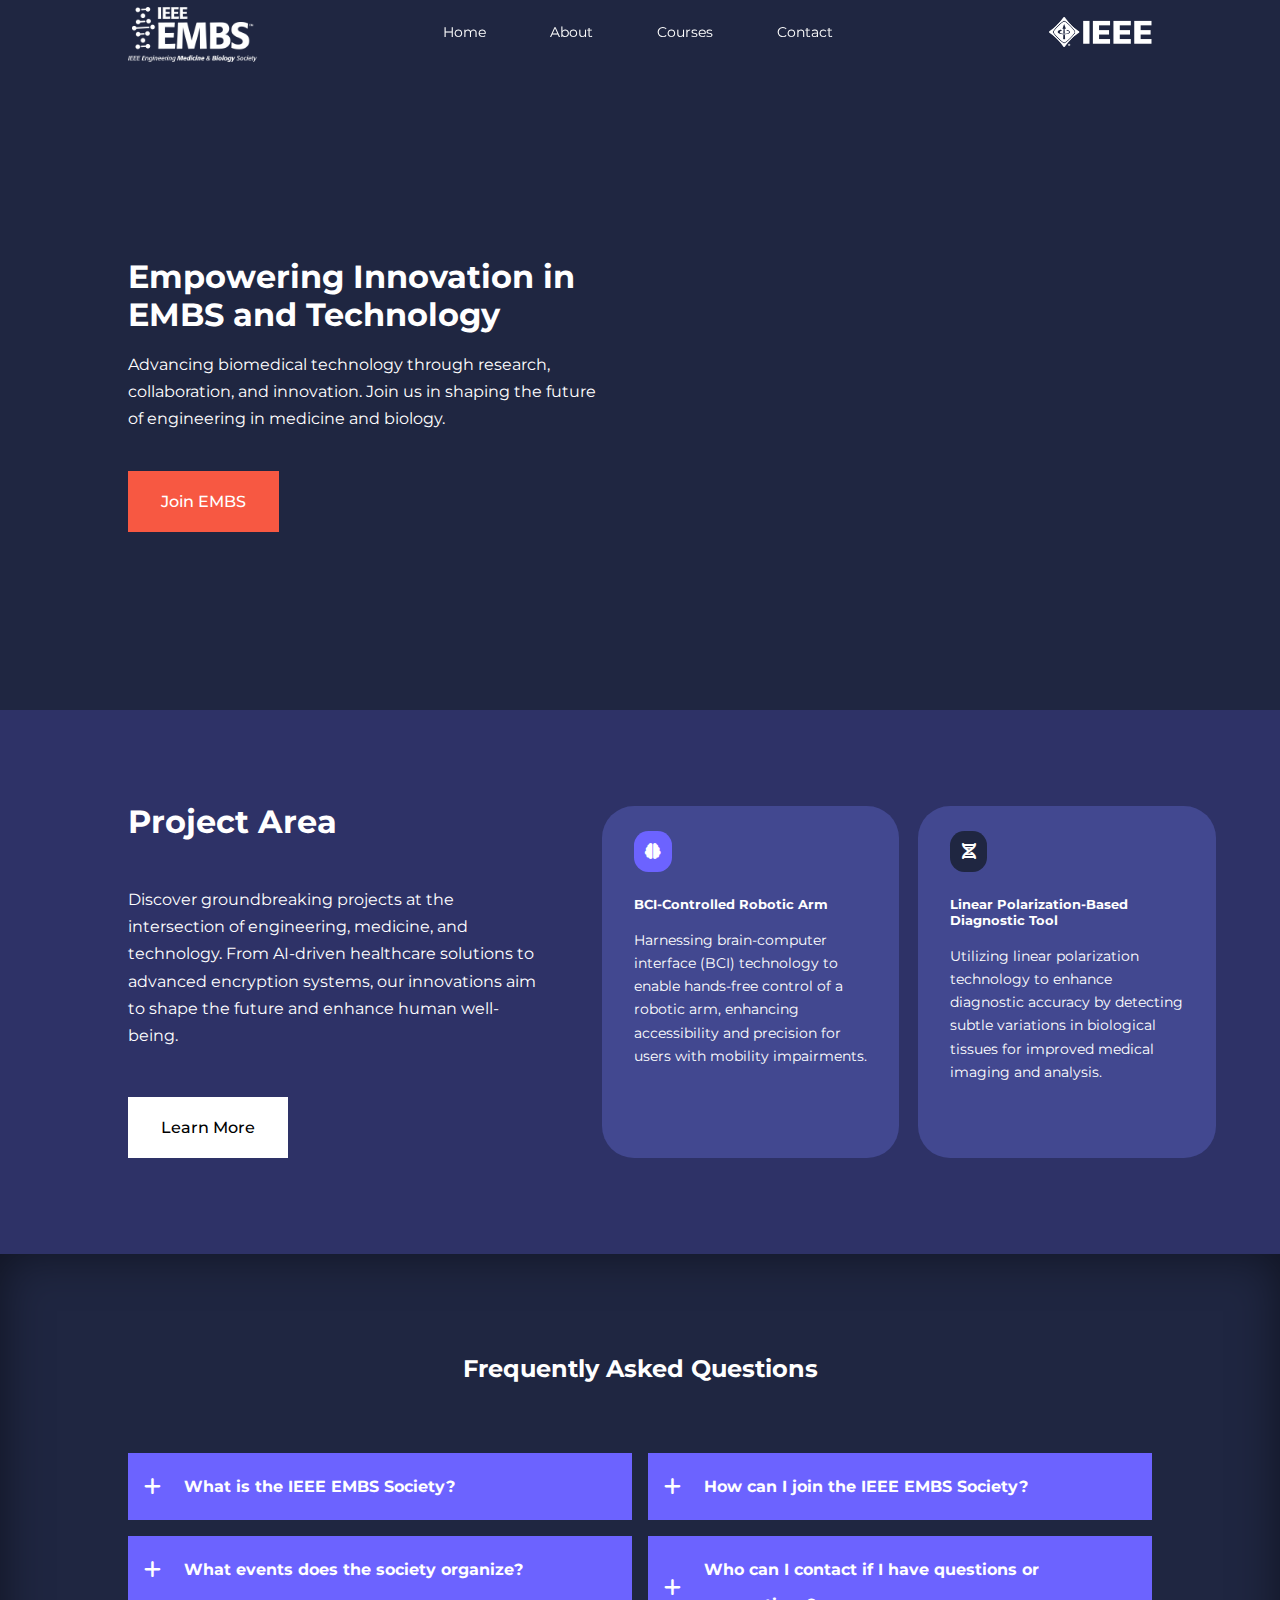
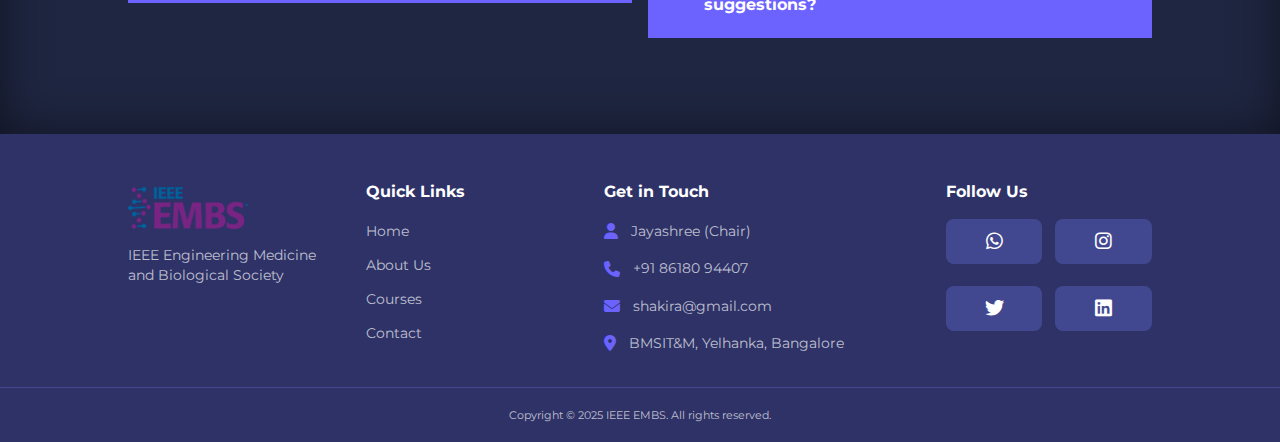
==== commit 1abc72f3: "changes made" ====
--- a/index.html
+++ b/index.html
@@ -204,7 +204,7 @@
         </div>
     </div>
     <div class="footer__copyright">
-        <small>Copyright &copy; 2024 IEEE EMBS. All rights reserved.</small>
+        <small>Copyright &copy; 2025 IEEE EMBS. All rights reserved.</small>
     </div>
  </footer>
 
--- a/css/style.css
+++ b/css/style.css
@@ -388,294 +388,468 @@
         font-size: 0.8rem;
     }
     
-
-    /* ==================== MEDIA QUERIES (TABLETS) ==================== */
-    @media screen and (max-width: 1024px) {
-        .container {
-            width: var(--container-width-md);
-        }
-    
-        h1 {
-            font-size: 2.2rem;
-        }
-    
-        h2 {
-            font-size: 1.7rem;
-        }
-    
-        h3 {
-            font-size: 1.4rem;
-        }
-    
-        h4 {
-            font-size: 1.2rem;
-        }
-    
-        /* ========== NAVBAR ========== */
-        nav {
-            height: 4.5rem;
-        }
-    
-        .nav-logo {
-            width: 120px;
-        }
-    
-        .nav-ieee-logo {
-            width: 80px;
-        }
-    
-        .nav_menu {
-            gap: 2rem;
-        }
-    
-        /* ========== HEADER ========== */
-        header {
-            height: 65vh;
-            margin-bottom: 3rem;
-        }
-    
-        .header__container {
-            gap: 3rem;
-        }
-    
-        .header__left p {
-            margin: 1rem 0 1.5rem;
-        }
-    
-        /* ========== PROJECT CATEGORIES ========== */
-        .project_categories {
-            padding: 4rem 0;
-        }
-    
-        .project_categories__container {
-            gap: 3rem;
-        }
-    
-        .project_categories_left {
-            margin-bottom: 2rem;
-        }
-    
-        .category {
-            padding: 1.5rem;
-        }
-    
-        /* ========== FAQS ========== */
-        .faqs__container {
-            gap: 1rem;
-        }
-    
-        .faq {
-            padding: 1rem;
-        }
-    
-        /* ========== FOOTER ========== */
-        .footer__container {
-            gap: 2rem;
-        }
-    
-        .footer__1 img {
-            width: 100px;
-        }
-    }
-    
-    /* ==================== MEDIA QUERIES (MOBILE) ==================== */
-    @media screen and (max-width: 600px) {
-        .container {
-            width: var(--container-width-sm);
-        }
-    
-        /* ========== NAVBAR ========== */
-        nav {
-            height: 4rem;
-        }
-    
-        .nav__container {
-            position: relative;
-        }
-    
-        .nav_menu {
-            position: fixed;
-            top: 4rem;
-            right: -100%;
-            height: 100vh;
-            width: 80%;
-            flex-direction: column;
-            gap: 0;
-            background: var(--color-bg2);
-            padding: 2rem;
-            transition: var(--transition);
-            z-index: 1000;
-        }
-    
-        .nav_menu.active {
-            right: 0;
-        }
-    
-        .nav_menu li {
-            width: 100%;
-            margin-bottom: 1rem;
-        }
-    
-        .nav_menu li a {
-            display: block;
-            padding: 1rem 0;
-            font-size: 1.1rem;
-        }
-    
-        .nav-logo {
-            width: 100px;
-        }
-    
-        .nav-ieee-logo {
-            width: 70px;
-        }
-    
-        nav button {
-            display: inline-block;
-            background: transparent;
-            font-size: 1.8rem;
-            color: var(--color-white);
-            cursor: pointer;
-        }
-    
-        #close-menu-btn {
-            display: none;
-        }
-    
-        /* ========== HEADER ========== */
-        header {
-            height: auto;
-            padding: 6rem 0 3rem;
-        }
-    
-        .header__container {
-            grid-template-columns: 1fr;
-            text-align: center;
-            gap: 2rem;
-        }
-    
-        .header__left {
-            margin-bottom: 2rem;
-        }
-    
-        .header__left p {
-            margin: 1rem auto 1.5rem;
-            width: 90%;
-        }
-    
-        /* ========== PROJECT CATEGORIES ========== */
-        .project_categories__container {
-            grid-template-columns: 1fr;
-            gap: 2rem;
-        }
-    
-        .project_categories_left {
-            text-align: center;
-        }
-    
-        .project_categories_right {
-            grid-template-columns: 1fr;
-            gap: 1rem;
-        }
-    
-        .category {
-            text-align: center;
-        }
-    
-        /* ========== FAQS ========== */
-        .faqs__container {
-            grid-template-columns: 1fr;
-        }
-    
-        .faq {
-            padding: 1rem;
-            gap: 1rem;
-        }
-    
-        /* ========== FOOTER ========== */
-        .footer__container {
-            grid-template-columns: 1fr;
-            text-align: center;
-            gap: 2rem;
-        }
-    
-        .footer__1 {
-            margin: 0 auto;
-        }
-    
-        .footer__1 img {
-            width: 90px;
-            margin: 0 auto;
-        }
-    
-        .footer__socials ul {
-            justify-content: center;
-        }
-    
-        .contact__item {
-            justify-content: center;
-        }
-    
-        .footer__copyright {
-            margin-top: 2rem;
-        }
-    }
-    
-    /* ==================== MEDIA QUERIES (SMALL MOBILE) ==================== */
-    @media screen and (max-width: 400px) {
-        h1 {
-            font-size: 1.8rem;
-        }
-    
-        .header__left p {
-            width: 98%;
-        }
-    
-        .nav_menu {
-            width: 90%;
-        }
-    
-        .category {
-            padding: 1rem;
-        }
-    
-        .footer__1 img {
-            width: 80px;
-        }
-    
-        .footer__socials ul {
-            grid-template-columns: repeat(2, 1fr);
-            gap: 0.5rem;
-        }
-    }
-    
-    /* ==================== ANIMATIONS ==================== */
-    @keyframes slideIn {
-        from {
-            transform: translateX(100%);
-            opacity: 0;
-        }
-        to {
-            transform: translateX(0);
-            opacity: 1;
-        }
-    }
-    
+   /* Media Queries */
+   @media screen and (max-width: 1024px) {
+    .footer__container {
+        grid-template-columns: 1fr 1fr 1.5fr 1fr;
+        gap: 2rem;
+    }
+}
+
+@media screen and (max-width: 768px) {
+    .footer__container {
+        grid-template-columns: repeat(2, 1fr);
+    }
+}
+
+@media screen and (max-width: 600px) {
+    .footer__container {
+        grid-template-columns: 1fr;
+        text-align: center;
+    }
+    
+    .footer__1 {
+        align-items: center;
+    }
+    
+    .footer__1 img {
+        width: 100px;
+    }
+    
+    .contact__item {
+        justify-content: center;
+    }
+    
+    .footer__socials ul {
+        grid-template-columns: repeat(4, 1fr);
+        justify-content: center;
+        max-width: 300px;
+        margin: 0 auto;
+    }
+}
+
+ /* Media Queries */
+ @media screen and (max-width: 1024px) {
+    .footer__container {
+        grid-template-columns: 1fr 1fr 1.5fr 1fr;
+        gap: 2rem;
+    }
+}
+
+@media screen and (max-width: 768px) {
+    .footer__container {
+        grid-template-columns: repeat(2, 1fr);
+    }
+}
+
+@media screen and (max-width: 600px) {
+    .footer__container {
+        grid-template-columns: 1fr;
+        text-align: center;
+    }
+    
+    .footer__1 {
+        align-items: center;
+    }
+    
+    .footer__1 img {
+        width: 100px;
+    }
+    
+    .contact__item {
+        justify-content: center;
+    }
+    
+    .footer__socials ul {
+        grid-template-columns: repeat(4, 1fr);
+        justify-content: center;
+        max-width: 300px;
+        margin: 0 auto;
+    }
+}
+
+/* ==================== MEDIA QUERIES (TABLETS) ==================== */
+@media screen and (max-width: 1024px) {
+    .container {
+        width: var(--container-width-md);
+    }
+
+    h1 {
+        font-size: 2.2rem;
+    }
+
+    h2 {
+        font-size: 1.7rem;
+    }
+
+    h3 {
+        font-size: 1.4rem;
+    }
+
+    h4 {
+        font-size: 1.2rem;
+    }
+
+    /* ========== NAVBAR ========== */
+    nav {
+        height: 4.5rem;
+    }
+
+    .nav-logo {
+        width: 120px;
+    }
+
+    .nav_menu {
+        gap: 2rem;
+    }
+
+    /* ========== HEADER ========== */
+    header {
+        height: 65vh;
+        margin-bottom: 3rem;
+    }
+
+    .header__container {
+        gap: 3rem;
+    }
+
+    .header__left p {
+        margin: 1rem 0 1.5rem;
+    }
+
+    /* ========== PROJECT CATEGORIES ========== */
+    .project_categories {
+        padding: 4rem 0;
+    }
+
+    .project_categories__container {
+        gap: 3rem;
+    }
+
+    .project_categories_left {
+        margin-bottom: 2rem;
+    }
+
+    .category {
+        padding: 1.5rem;
+    }
+
+    /* ========== FAQS ========== */
+    .faqs__container {
+        gap: 1rem;
+    }
+
+    .faq {
+        padding: 1rem;
+    }
+
+    /* ========== FOOTER ========== */
+    .footer__container {
+        gap: 2rem;
+    }
+
+    .footer__1 img {
+        width: 100px;
+    }
+
+    .nav__container {
+        padding: 0 1.5rem;
+    }
+    
+    .nav-logo {
+        height: 2.8rem;
+        width: auto;
+        padding: 0.3rem;
+        object-fit: contain;
+    }
+    
+    .nav-ieee-logo {
+        width: 80px;
+        height: auto;
+        padding: 0.3rem;
+    }
+    
+    .nav_menu {
+        gap: 2.5rem;
+    }
+}
+
+/* ==================== MEDIA QUERIES (TABLETS - 768px) ==================== */
+@media screen and (max-width: 768px) {
+    .footer__container {
+        grid-template-columns: repeat(2, 1fr);
+    }
+}
+
+/* ==================== MEDIA QUERIES (MOBILE) ==================== */
+@media screen and (max-width: 600px) {
+    .container {
+        width: var(--container-width-sm);
+    }
+
+    /* ========== NAVBAR ========== */
+    nav {
+        height: 4rem;
+        background: var(--color-bg1);
+    }
+
+    .nav__container {
+        padding: 0 1.2rem;
+    }
+
+    .nav-logo {
+        height: 3.2rem;
+        width: auto;
+        padding: 0.4rem;
+        margin-right: auto;
+        object-fit: contain;
+    }
+
+    .nav-ieee-logo {
+        display: none;
+    }
+
+    nav button {
+        display: inline-block;
+        background: transparent;
+        font-size: 1.8rem;
+        color: var(--color-white);
+        cursor: pointer;
+        border: none;
+        outline: none;
+        margin-left: 1rem;
+    }
+
+    .nav_menu {
+        position: fixed;
+        top: 4rem;
+        right: -100%;
+        height: 100vh;
+        width: 80%;
+        flex-direction: column;
+        gap: 0;
+        background: var(--color-bg2);
+        padding: 2rem;
+        transition: var(--transition);
+        z-index: 1000;
+    }
+
     .nav_menu.active {
-        animation: slideIn 0.3s ease forwards;
-    }
-    
-    /* ==================== TRANSITIONS ==================== */
-    .nav_menu, .nav_menu li a, .btn, .category, .footer__socials a {
-        transition: all 0.3s ease;
-    }
-    
-    /* ==================== UTILITY CLASSES ==================== */
-    .container {
-        transition: width 0.3s ease;
-    }
-    
-    img {
-        transition: width 0.3s ease;
-    }
-    
+        right: 0;
+    }
+
+    .nav_menu li {
+        width: 100%;
+        margin-bottom: 1rem;
+    }
+
+    .nav_menu li a {
+        display: block;
+        padding: 1rem 0;
+        font-size: 1.1rem;
+    }
+
+    #open-menu-btn {
+        display: inline-block;
+    }
+
+    #close-menu-btn {
+        display: none;
+    }
+
+    .nav_menu.active ~ #open-menu-btn {
+        display: none;
+    }
+
+    .nav_menu.active ~ #close-menu-btn {
+        display: inline-block;
+    }
+
+    /* ========== HEADER ========== */
+    header {
+        height: auto;
+        padding: 6rem 0 3rem;
+    }
+
+    .header__container {
+        grid-template-columns: 1fr;
+        text-align: center;
+        gap: 2rem;
+    }
+
+    .header__left {
+        margin-bottom: 2rem;
+    }
+
+    .header__left p {
+        margin: 1rem auto 1.5rem;
+        width: 90%;
+    }
+
+    /* ========== PROJECT CATEGORIES ========== */
+    .project_categories__container {
+        grid-template-columns: 1fr;
+        gap: 2rem;
+    }
+
+    .project_categories_left {
+        text-align: center;
+    }
+
+    .project_categories_right {
+        grid-template-columns: 1fr;
+        gap: 1rem;
+    }
+
+    .category {
+        text-align: center;
+    }
+
+    /* ========== FAQS ========== */
+    .faqs__container {
+        grid-template-columns: 1fr;
+    }
+
+    .faq {
+        padding: 1rem;
+        gap: 1rem;
+    }
+
+    /* ========== FOOTER ========== */
+    .footer__container {
+        grid-template-columns: 1fr;
+        text-align: center;
+        gap: 2rem;
+    }
+
+    .footer__1 {
+        margin: 0 auto;
+    }
+
+    .footer__1 img {
+        width: 90px;
+        margin: 0 auto;
+    }
+
+    .footer__socials ul {
+        justify-content: center;
+    }
+
+    .contact__item {
+        justify-content: center;
+    }
+
+    .footer__copyright {
+        margin-top: 2rem;
+    }
+}
+
+/* ==================== MEDIA QUERIES (SMALL MOBILE) ==================== */
+@media screen and (max-width: 400px) {
+    h1 {
+        font-size: 1.8rem;
+    }
+
+    .header__left p {
+        width: 98%;
+    }
+
+    .nav_menu {
+        width: 90%;
+    }
+
+    .category {
+        padding: 1rem;
+    }
+
+    .footer__1 img {
+        width: 80px;
+    }
+
+    .footer__socials ul {
+        grid-template-columns: repeat(2, 1fr);
+        gap: 0.5rem;
+    }
+
+    .nav-logo {
+        height: 2.8rem;
+        padding: 0.3rem;
+        margin-right: auto;
+    }
+}
+
+/* ==================== ANIMATIONS ==================== */
+@keyframes slideIn {
+    from {
+        transform: translateX(100%);
+        opacity: 0;
+    }
+    to {
+        transform: translateX(0);
+        opacity: 1;
+    }
+}
+
+.nav_menu.active {
+    animation: slideIn 0.3s ease forwards;
+}
+
+/* ==================== TRANSITIONS ==================== */
+.nav_menu, .nav_menu li a, .btn, .category, .footer__socials a {
+    transition: all 0.3s ease;
+}
+
+/* ==================== UTILITY CLASSES ==================== */
+.container {
+    transition: width 0.3s ease;
+}
+
+img {
+    transition: width 0.3s ease;
+}
+
+/* Media Queries for Navigation */
+@media screen and (max-width: 1024px) {
+    .nav__container {
+        padding: 0 1.5rem;
+    }
+    
+    .nav-logo {
+        height: 2.8rem;
+        width: auto;
+        padding: 0.3rem;
+        object-fit: contain;
+    }
+    
+    .nav-ieee-logo {
+        width: 80px;
+        height: auto;
+        padding: 0.3rem;
+    }
+    
+    .nav_menu {
+        gap: 2.5rem;
+    }
+}
+
+@media screen and (max-width: 600px) {
+    .nav__container {
+        padding: 0 1.2rem;
+    }
+    
+    .nav-logo {
+        height: 3.2rem;
+        width: auto;
+        padding: 0.4rem;
+        margin-right: auto;
+        object-fit: contain;
+    }
+
+    .nav-ieee-logo {
+        display: none;
+    }
+
+    nav button {
+        margin-left: 1rem;
+    }
+}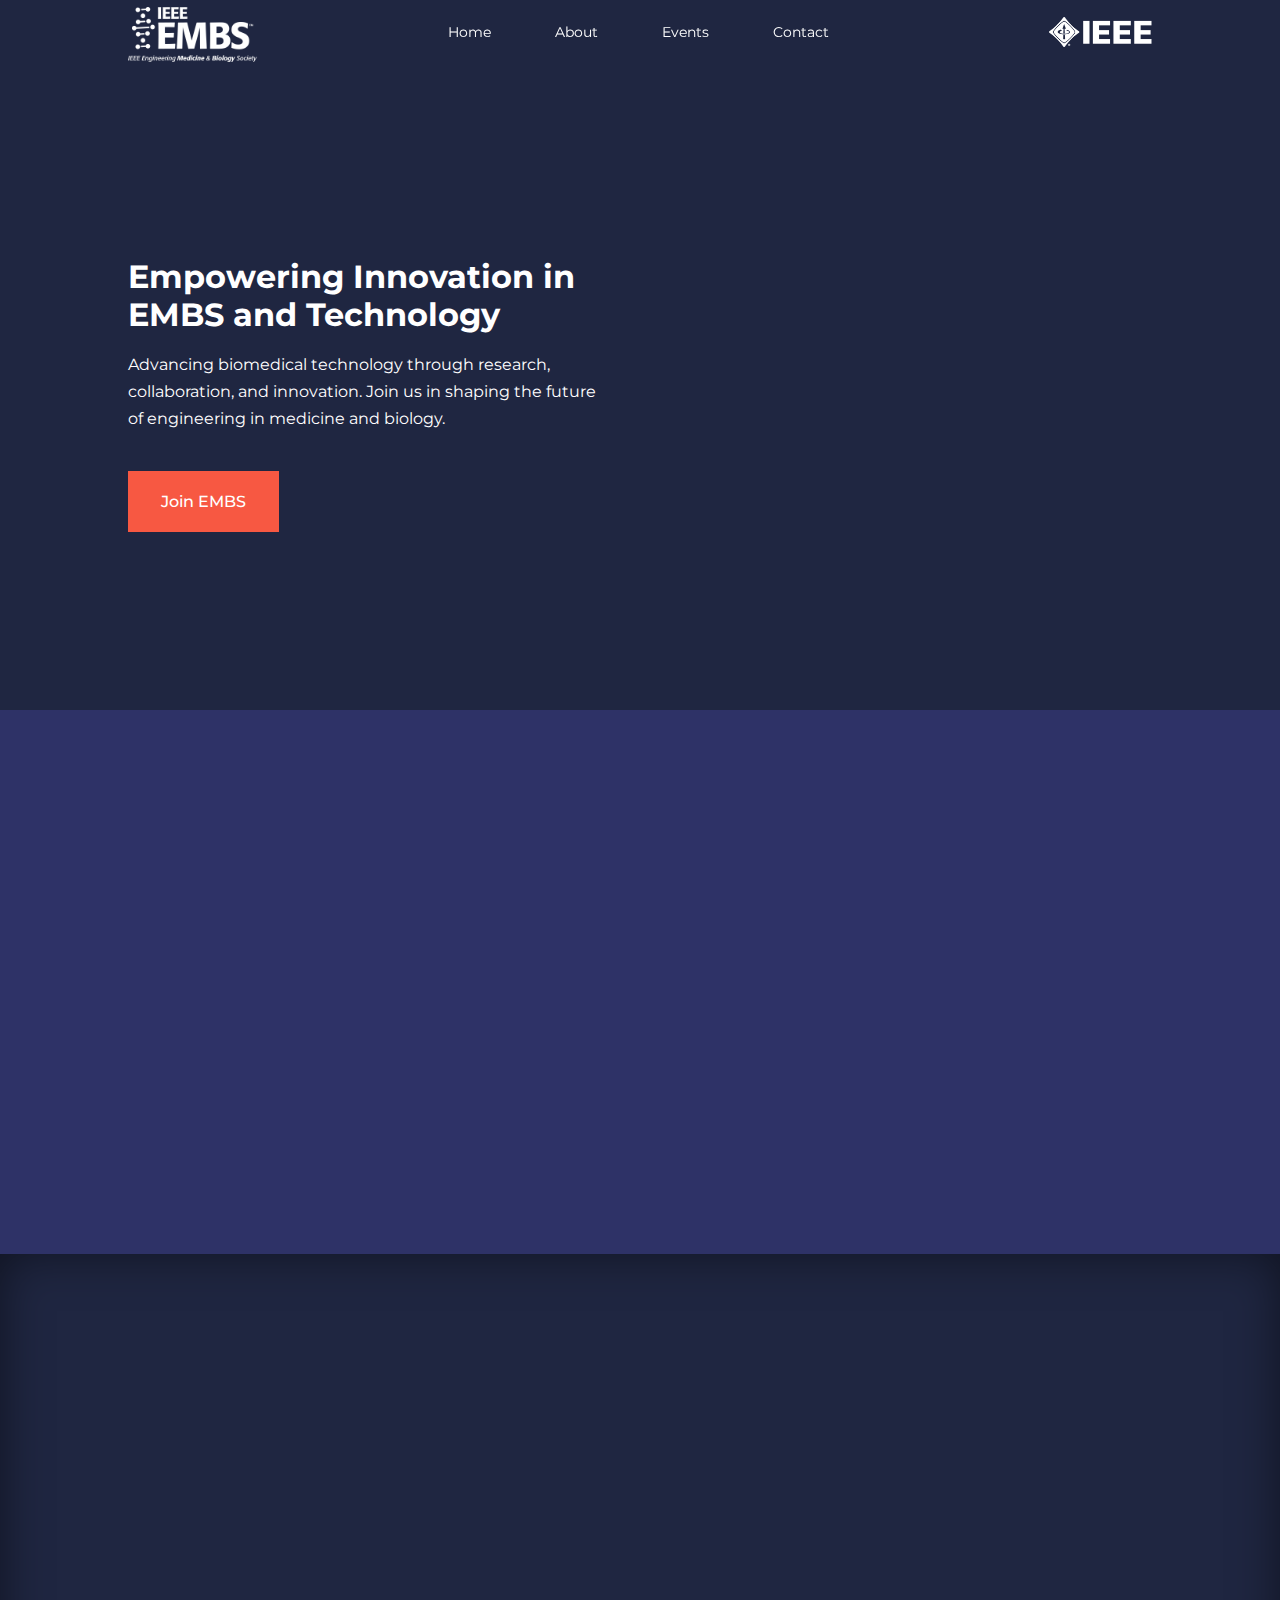
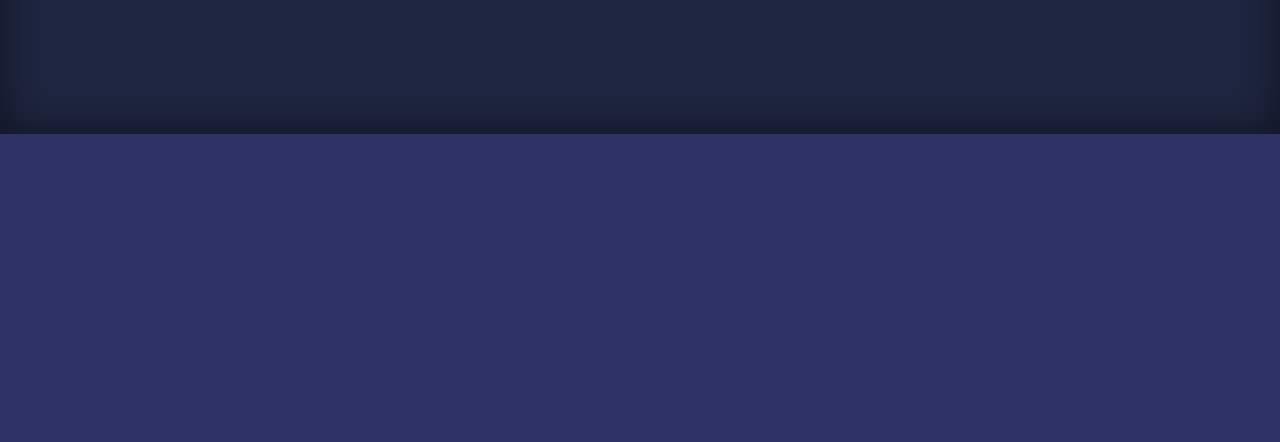
==== commit d4f523c7: "changes made" ====
--- a/index.html
+++ b/index.html
@@ -21,7 +21,7 @@
                 <ul class="nav_menu">
                     <li><a href="index.html">Home</a></li>
                     <li><a href="about.html">About</a></li>
-                    <li><a href="courses.html">Courses</a></li>
+                    <li><a href="events.html">Events</a></li>
                     <li><a href="contact.html">Contact</a></li>
                 </ul>
                 <a href="https://www.ieee.org/"  target="_blank">
@@ -166,7 +166,7 @@
             <ul class="permalinks">
                 <li><a href="index.html">Home</a></li>
                 <li><a href="about.html">About Us</a></li>
-                <li><a href="courses.html">Courses</a></li>
+                <li><a href="events.html">Events</a></li>
                 <li><a href="contact.html">Contact</a></li>
             </ul>
         </div>
@@ -177,13 +177,13 @@
                     <i class="fa-solid fa-user"></i>
                     <p>Jayashree (Chair)</p>
                 </div>
-                <div class="contact__item">
+                <!-- <div class="contact__item">
                     <i class="fa-solid fa-phone"></i>
                     <p>+91 86180 94407</p>
-                </div>
+                </div> -->
                 <div class="contact__item">
                     <i class="fa-solid fa-envelope"></i>
-                    <p>shakira@gmail.com</p>
+                    <p>jayashree.kth@gmail.com</p>
                 </div>
                 <div class="contact__item">
                     <i class="fa-solid fa-location-dot"></i>
@@ -208,6 +208,10 @@
     </div>
  </footer>
 
+     <!-- Back to Top Button -->
+    <button id="back-to-top" title="Back to Top">
+        <i class="fa-solid fa-arrow-up"></i>
+    </button>
      
 
         <script src="./main.js"></script>
--- a/css/style.css
+++ b/css/style.css
@@ -1,855 +1,1096 @@
-    *{
-        margin: 0;
-        padding: 0;
-        border: 0;
-        outline: 0;
-        text-decoration: none;
-        list-style: none;
-        box-sizing: border-box;
-        font-family: "Montserrat", sans-serif;
+*{
+    margin: 0;
+    padding: 0;
+    border: 0;
+    outline: 0;
+    text-decoration: none;
+    list-style: none;
+    box-sizing: border-box;
+    font-family: "Montserrat", sans-serif;
+}
+:root {
+        --color-primary: #6c63ff;
+        --color-success: #00bf8e;
+        --color-warning: #f7c94b;
+        --color-danger: #f75842;
+        --color-danger-variant: rgba(247, 88, 66, 0.4);
+        --color-white: #ffffff;
+        --color-light: rgba(255, 255, 255, 0.7);
+        --color-black: #000000;
+        --color-bg: #1f2641;
+        --color-bg1: #2e3267;
+        --color-bg2: #424890;
+    
+        --container-width-lg: 80%;
+        --container-width-md: 90%;
+        --container-width-sm: 94%;
+    
+        --transition: all 400ms ease;
     }
-    :root {
-            --color-primary: #6c63ff;
-            --color-success: #00bf8e;
-            --color-warning: #f7c94b;
-            --color-danger: #f75842;
-            --color-danger-variant: rgba(247, 88, 66, 0.4);
-            --color-white: #ffffff;
-            --color-light: rgba(255, 255, 255, 0.7);
-            --color-black: #000000;
-            --color-bg: #1f2641;
-            --color-bg1: #2e3267;
-            --color-bg2: #424890;
-        
-            --container-width-lg: 80%;
-            --container-width-md: 90%;
-            --container-width-sm: 94%;
-        
-            --transition: all 400ms ease;
-        }
-        html, body {
-            overflow: auto;
-            scrollbar-width: none; /* Hides scrollbar in Firefox */
-        }
-        
-        ::-webkit-scrollbar {
-            display: none; /* Hides scrollbar in Chrome, Safari, and Edge */
-        }
-        
-    body{
-        font-family: "Montserrat", sans-serif;
-        line-height: 1.7;
-        color: var(--color-white);
-        background: var(--color-bg);
-    }
-    .container {
-        width: var(--container-width-lg);
-        margin: 0 auto;
-    }
-    section{
-        padding: 6rem 0;
-    }
-    section h2 {
-        text-align: center;
-        margin-bottom: 4rem;
-    }
-    h1,h2,h3,h4,h5 {
-        line-height: 1.2;
-    }
-    h2 {
-        line-height: 2.4rem;
-    }
-    h3 {
-        line-height: 1.6rem;
-    }
-    h4 {
-        line-height: 1.3rem;
-    }
-    a {
-        color: var(--color-white);
-    }
-    img {
-        width: 100%;
-        display: block;
-        object-fit: cover;
-    }
-    .btn {
-        display: inline-block;
-        background-color: var(--color-white);
-        color: var(--color-black);
-        padding: 1rem 2rem;
-        border: 1px solid transparent;
-        font-weight: 500;
-        transition: var(--transition);
-    }
-    .btn:hover {
-        background: transparent;
-        color: var(--color-white);
-        border-color: var(--color-white);
-    }
-    .btn-primary{
-        background: var(--color-danger);
-        color: var(--color-white);
-    }
-
-    /* **************************************************NavBar*********************************************** */
-
-    nav{
-        background-color: transparent;
-        width: 100vw;
-        height: 4rem;
-        position: fixed;
-        top: 0;
-        z-index: 11;
-    }
-    .window-scroll {
-        background-color: var(--color-primary);
-        box-shadow: 0 1rem 2rem rgba(0, 0, 0, 0.8);
-    }
-    .nav__container {
-        height: 100%;
-        display: flex;
-        justify-content: space-between;
-        align-items: center;
-    }
-    nav button {
-        display: none;
-    }
-    .nav_menu {
-        display: flex;
-        align-items: center;
-        gap: 4rem;
-    }
-    .nav_menu a{
-        font-size: 0.9rem;
-        transition: var(--transition)
-    }
-    .nav_menu a:hover {
-        color: var(--color-bg2);
-    }
-    .nav-logo {
-        height: 55px; /* Adjust based on your logo */
-        width: auto;
-        display: block;
-        margin-top: 5px;
-        cursor: pointer;
-        transition: 0.3s ease-in-out;
-    }
-    .nav-logo:hover {
-        opacity: 0.6;
-    }
-    .nav-ieee-logo {
-        height: 30px;
-        width: auto;
-        display: block;
-        margin-left: 30px;
-        cursor: pointer;
-        transition: 0.3s ease-in-out;
-    }
-    
-    .nav-ieee-logo:hover {
-        opacity: 0.5;
-    }
-    
-    /* ------------------------------Header--------------------------------------*/
-    header {
-        position: relative;
-        top: 5rem;
-        overflow: hidden;
-        height: 70vh;
-        margin-bottom: 5rem;
-    }
-    .header__container {
-        display: grid;
-        grid-template-columns: 1fr 1fr;
-        align-items: center;
-        gap: 5rem;
-        height: 100%;
-    }
-    .header__left p {
-        margin: 1rem 0 2.4rem;
-    }
-    @keyframes floatAnimation {
-        0% { transform: translateY(0px); }
-        50% { transform: translateY(-10px); }
-        100% { transform: translateY(0px); }
-    }
-    
-    .header__right-image img {
-        animation: floatAnimation 3s ease-in-out infinite;
-    }
-        
-        /*-------------------------------categories------------------------*/
-
-    .project_categories {
-        background-color: var(--color-bg1);
-    }
-    .project_categories h1 {
-        line-height: 1;
-        margin-bottom: 3rem;
-    }
-    .project_categories__container {
-        display: grid;
-        grid-template-columns: 40% 60%;
-        gap: 4rem;
-    }
-    /* .project_categories_left {
-        margin-right: 3rem;
-    } */
-    .project_categories_left p {
-        margin: 1rem 0 3rem;
-    }
-    .project_categories_right {
-        display: grid;
-        grid-template-columns: repeat(2, 1fr);
-        gap: 1.2rem;
-    }
-    .category{
-        background-color: var(--color-bg2);
-        padding: 2rem;
-        border-radius: 2rem;
-        transition: var(--transition);
-    }
-    .category:hover {
-        box-shadow: 0 3rem 3rem rgba(0, 0, 0, 0.3);
-        z-index: 1;
-    }
-    .category:nth-child(2) .category__icon {
-        background-color: var(--color-bg);
-    }
-    .category:nth-child(4) .category__icon {
-        background-color: var(--color-success);
-    }
-    .category:nth-child(1) .category__icon {
-        background-color: var(--color-primary);
-    }
-    .category:nth-child(3) .category__icon {
-        background-color: var(--color-danger);
-    }
-    .category__icon {
-        background-color: var(--color-primary);
-        padding: 0.7rem;
-        border-radius: 0.9rem;
-    }
-    .category h5 {
-        margin: 2rem 0 1rem;
-    }
-    .category p {
-        font-size: 0.85rem;
-    }
-
-
-
-
-
-
-    /*---------------------------FAQS_--------------------------------*/
-
-
-    .faqs    {
-        background-color: var(--color-bg);
-        box-shadow: inset 0 0 3rem rgba(0, 0, 0, 0.5);      
-    }
-    .faqs__container {
-        display: grid;
-        grid-template-columns: 1fr 1fr;
-        gap: 1rem;
-    }
-    .faq {
-        padding: 1rem;
-        display: flex;
-        align-items: center;
-        gap: 1.4rem;
-        height: fit-content;
-        background-color: var(--color-primary);
-        cursor: pointer;
-    }
-    .faqs h4 {
-        font-size: 1rem;
-        line-height: 2.2;
-    }
-    .faq__icon {
-        align-items: flex-start;
-        font-size: 1.2rem;
-
-    }
-    .faq p {
-        margin-top: 0.8rem;
-        display: none;
-    }
-
-    .faq.open p {
-        display: block;
-    }
-
- 
-    /*===========================FOOTER=========================*/
-        
-    footer {
-        background-color: var(--color-bg1);
-        padding-top: 3rem;
-        font-size: 0.9rem;
-    }
-    
-    .footer__container {
-        display: grid;
-        grid-template-columns: 1fr 1fr 1.5fr 1fr;
-        gap: 2rem;
-        padding-bottom: 2rem;
-    }
-    
-    .footer__1 {
-        display: flex;
-        flex-direction: column;
-        gap: 1rem;
-    }
-    
-    .footer__1 img {
-        width: 120px;
-        height: auto;
-    }
-    
-    .footer__1 p {
-        color: var(--color-light);
-        font-size: 0.9rem;
-        line-height: 1.4;
-    }
-    
-    .footer__container > div h4 {
-        color: var(--color-white);
-        margin-bottom: 1rem;
-        font-size: 1rem;
-    }
-    
-    .footer__contact {
-        display: flex;
-        flex-direction: column;
-        gap: 0.8rem;
-    }
-    
-    .contact__item {
-        display: flex;
-        align-items: center;
-        gap: 0.8rem;
-    }
-    
-    .contact__item i {
-        color: var(--color-primary);
-        font-size: 1rem;
-    }
-    
-    .contact__item p {
-        color: var(--color-light);
-        font-size: 0.9rem;
-    }
-    
-    .footer__socials ul {
-        display: grid;
-        grid-template-columns: repeat(2, 1fr);
-        gap: 0.8rem;
-    }
-    
-    .footer__socials a {
-        display: flex;
-        align-items: center;
-        justify-content: center;
-        background: var(--color-bg2);
-        color: var(--color-white);
-        padding: 0.8rem;
-        border-radius: 0.5rem;
-        transition: var(--transition);
-        font-size: 1.2rem;
-    }
-    
-    .footer__socials a:hover {
-        background: var(--color-primary);
-        transform: translateY(-2px);
-    }
-    
-    footer ul li {
-        margin-bottom: 0.6rem;
-    }
-    
-    footer ul li a {
-        color: var(--color-light);
-        transition: var(--transition);
-        font-size: 0.9rem;
-    }
-    
-    footer ul li a:hover {
-        color: var(--color-white);
-    }
-    
-    .footer__copyright {
-        text-align: center;
-        padding: 1rem 0;
-        border-top: 1px solid var(--color-bg2);
-        color: var(--color-light);
-        font-size: 0.8rem;
-    }
-    
-   /* Media Queries */
-   @media screen and (max-width: 1024px) {
-    .footer__container {
-        grid-template-columns: 1fr 1fr 1.5fr 1fr;
-        gap: 2rem;
-    }
+html, body {
+    overflow: auto;
+    scrollbar-width: none; /* Hides scrollbar in Firefox */
+}
+
+::-webkit-scrollbar {
+    display: none; /* Hides scrollbar in Chrome, Safari, and Edge */
+}
+
+body{
+    font-family: "Montserrat", sans-serif;
+    line-height: 1.7;
+    color: var(--color-white);
+    background: var(--color-bg);
+}
+.container {
+    width: var(--container-width-lg);
+    margin: 0 auto;
+transition: width 0.3s ease;
+}
+section{
+    padding: 6rem 0;
+}
+section h2 {
+    text-align: center;
+    margin-bottom: 4rem;
+}
+h1,h2,h3,h4,h5 {
+    line-height: 1.2;
+}
+h2 {
+    line-height: 2.4rem;
+}
+h3 {
+    line-height: 1.6rem;
+}
+h4 {
+    line-height: 1.3rem;
+}
+a {
+    color: var(--color-white);
+}
+img {
+    width: 100%;
+    display: block;
+    object-fit: cover;
+transition: width 0.3s ease;
+}
+.btn {
+    display: inline-block;
+    background-color: var(--color-white);
+    color: var(--color-black);
+    padding: 1rem 2rem;
+    border: 1px solid transparent;
+    font-weight: 500;
+    transition: var(--transition);
+}
+.btn:hover {
+    background: transparent;
+    color: var(--color-white);
+    border-color: var(--color-white);
+}
+.btn-primary{
+    background: var(--color-danger);
+    color: var(--color-white);
+}
+
+/* **************************************************NavBar*********************************************** */
+
+nav{
+    background-color: transparent;
+    width: 100vw;
+    height: 4rem;
+    position: fixed;
+    top: 0;
+    z-index: 11;
+}
+.window-scroll {
+    background-color: var(--color-primary);
+    box-shadow: 0 1rem 2rem rgba(0, 0, 0, 0.8);
+}
+.nav__container {
+    height: 100%;
+    display: flex;
+    justify-content: space-between;
+    align-items: center;
+}
+nav button {
+    display: none;
+}
+.nav_menu {
+    display: flex;
+    align-items: center;
+    gap: 4rem;
+}
+.nav_menu a{
+    font-size: 0.9rem;
+    transition: var(--transition)
+}
+.nav_menu a:hover {
+    color: var(--color-bg2);
+}
+.nav-logo {
+height: 55px; /* Adjust based on your logo */
+width: auto;
+display: block;
+margin-top: 5px;
+cursor: pointer;
+transition: 0.3s ease-in-out;
+}
+.nav-logo:hover {
+opacity: 0.6;
+}
+.nav-ieee-logo {
+height: 30px;
+width: auto;
+display: block;
+margin-left: 30px;
+cursor: pointer;
+transition: 0.3s ease-in-out;
+}
+
+.nav-ieee-logo:hover {
+opacity: 0.5;
+}
+
+/* ------------------------------Header--------------------------------------*/
+header {
+    position: relative;
+    top: 5rem;
+    overflow: hidden;
+    height: 70vh;
+    margin-bottom: 5rem;
+}
+.header__container {
+    display: grid;
+    grid-template-columns: 1fr 1fr;
+    align-items: center;
+    gap: 5rem;
+    height: 100%;
+}
+.header__left p {
+    margin: 1rem 0 2.4rem;
+}
+@keyframes floatAnimation {
+0% { transform: translateY(0px); }
+50% { transform: translateY(-10px); }
+100% { transform: translateY(0px); }
+}
+
+.header__right-image img {
+animation: floatAnimation 3s ease-in-out infinite;
+}
+
+/*-------------------------------categories------------------------*/
+
+.project_categories {
+    background-color: var(--color-bg1);
+}
+.project_categories h1 {
+    line-height: 1;
+    margin-bottom: 3rem;
+}
+.project_categories__container {
+    display: grid;
+    grid-template-columns: 40% 60%;
+    gap: 4rem;
+}
+/* .project_categories_left {
+    margin-right: 3rem;
+} */
+.project_categories_left p {
+    margin: 1rem 0 3rem;
+}
+.project_categories_right {
+    display: grid;
+    grid-template-columns: repeat(2, 1fr);
+    gap: 1.2rem;
+}
+.category{
+    background-color: var(--color-bg2);
+    padding: 2rem;
+    border-radius: 2rem;
+    transition: var(--transition);
+}
+.category:hover {
+    box-shadow: 0 3rem 3rem rgba(0, 0, 0, 0.3);
+    z-index: 1;
+}
+.category:nth-child(2) .category__icon {
+    background-color: var(--color-bg);
+}
+.category:nth-child(4) .category__icon {
+    background-color: var(--color-success);
+}
+.category:nth-child(1) .category__icon {
+background-color: var(--color-primary);
+}
+.category:nth-child(3) .category__icon {
+    background-color: var(--color-danger);
+}
+.category__icon {
+    background-color: var(--color-primary);
+    padding: 0.7rem;
+    border-radius: 0.9rem;
+}
+.category h5 {
+    margin: 2rem 0 1rem;
+}
+.category p {
+    font-size: 0.85rem;
+}
+
+
+
+
+
+
+/*---------------------------FAQS_--------------------------------*/
+
+
+.faqs    {
+    background-color: var(--color-bg);
+    box-shadow: inset 0 0 3rem rgba(0, 0, 0, 0.5);      
+}
+.faqs__container {
+    display: grid;
+    grid-template-columns: 1fr 1fr;
+    gap: 1rem;
+}
+.faq {
+    padding: 1rem;
+    display: flex;
+    align-items: center;
+    gap: 1.4rem;
+    height: fit-content;
+    background-color: var(--color-primary);
+    cursor: pointer;
+}
+.faqs h4 {
+    font-size: 1rem;
+    line-height: 2.2;
+}
+.faq__icon {
+    align-items: flex-start;
+    font-size: 1.2rem;
+
+}
+.faq p {
+    margin-top: 0.8rem;
+    display: none;
+}
+
+.faq.open p {
+    display: block;
+}
+
+
+/*===========================FOOTER=========================*/
+
+footer {
+    background-color: var(--color-bg1);
+padding-top: 3rem;
+    font-size: 0.9rem;
+}
+
+.footer__container {
+    display: grid;
+grid-template-columns: 1fr 1fr 1.5fr 1fr;
+gap: 2rem;
+padding-bottom: 2rem;
+}
+
+.footer__1 {
+display: flex;
+flex-direction: column;
+gap: 1rem;
+}
+
+.footer__1 img {
+width: 120px;
+height: auto;
+}
+
+.footer__1 p {
+color: var(--color-light);
+font-size: 0.9rem;
+line-height: 1.4;
+}
+
+.footer__container > div h4 {
+color: var(--color-white);
+margin-bottom: 1rem;
+font-size: 1rem;
+}
+
+.footer__contact {
+display: flex;
+flex-direction: column;
+gap: 0.8rem;
+}
+
+.contact__item {
+display: flex;
+align-items: center;
+gap: 0.8rem;
+}
+
+.contact__item i {
+color: var(--color-primary);
+font-size: 1rem;
+}
+
+.contact__item p {
+color: var(--color-light);
+font-size: 0.9rem;
+}
+
+.footer__socials ul {
+display: grid;
+grid-template-columns: repeat(2, 1fr);
+gap: 0.8rem;
+}
+
+.footer__socials a {
+display: flex;
+align-items: center;
+justify-content: center;
+background: var(--color-bg2);
+color: var(--color-white);
+padding: 0.8rem;
+border-radius: 0.5rem;
+transition: var(--transition);
+font-size: 1.2rem;
+}
+
+.footer__socials a:hover {
+background: var(--color-primary);
+transform: translateY(-2px);
+}
+
+footer ul li {
+margin-bottom: 0.6rem;
+}
+
+footer ul li a {
+color: var(--color-light);
+transition: var(--transition);
+font-size: 0.9rem;
+}
+
+footer ul li a:hover {
+color: var(--color-white);
+}
+
+.footer__copyright {
+text-align: center;
+padding: 1rem 0;
+border-top: 1px solid var(--color-bg2);
+color: var(--color-light);
+font-size: 0.8rem;
+}
+
+/* Media Queries */
+@media screen and (max-width: 1024px) {
+.footer__container {
+grid-template-columns: 1fr 1fr 1.5fr 1fr;
+gap: 2rem;
+}
 }
 
 @media screen and (max-width: 768px) {
-    .footer__container {
-        grid-template-columns: repeat(2, 1fr);
-    }
+.footer__container {
+grid-template-columns: repeat(2, 1fr);
+}
 }
 
 @media screen and (max-width: 600px) {
-    .footer__container {
-        grid-template-columns: 1fr;
-        text-align: center;
-    }
-    
-    .footer__1 {
-        align-items: center;
-    }
-    
-    .footer__1 img {
-        width: 100px;
-    }
-    
-    .contact__item {
-        justify-content: center;
-    }
-    
-    .footer__socials ul {
-        grid-template-columns: repeat(4, 1fr);
-        justify-content: center;
-        max-width: 300px;
-        margin: 0 auto;
-    }
-}
-
- /* Media Queries */
- @media screen and (max-width: 1024px) {
-    .footer__container {
-        grid-template-columns: 1fr 1fr 1.5fr 1fr;
-        gap: 2rem;
-    }
+.footer__container {
+grid-template-columns: 1fr;
+text-align: center;
+}
+
+.footer__1 {
+align-items: center;
+}
+
+.footer__1 img {
+width: 100px;
+}
+
+.contact__item {
+justify-content: center;
+}
+
+.footer__socials ul {
+grid-template-columns: repeat(4, 1fr);
+justify-content: center;
+max-width: 300px;
+margin: 0 auto;
+}
+}
+
+/* Media Queries */
+@media screen and (max-width: 1024px) {
+.footer__container {
+grid-template-columns: 1fr 1fr 1.5fr 1fr;
+gap: 2rem;
+}
 }
 
 @media screen and (max-width: 768px) {
-    .footer__container {
-        grid-template-columns: repeat(2, 1fr);
-    }
+.footer__container {
+grid-template-columns: repeat(2, 1fr);
+}
 }
 
 @media screen and (max-width: 600px) {
-    .footer__container {
-        grid-template-columns: 1fr;
-        text-align: center;
-    }
-    
-    .footer__1 {
-        align-items: center;
-    }
-    
-    .footer__1 img {
-        width: 100px;
-    }
-    
-    .contact__item {
-        justify-content: center;
-    }
-    
-    .footer__socials ul {
-        grid-template-columns: repeat(4, 1fr);
-        justify-content: center;
-        max-width: 300px;
-        margin: 0 auto;
-    }
+.footer__container {
+grid-template-columns: 1fr;
+text-align: center;
+}
+
+.footer__1 {
+align-items: center;
+}
+
+.footer__1 img {
+width: 100px;
+}
+
+.contact__item {
+justify-content: center;
+}
+
+.footer__socials ul {
+    grid-template-columns: repeat(4, 1fr);
+justify-content: center;
+max-width: 300px;
+margin: 0 auto;
+}
 }
 
 /* ==================== MEDIA QUERIES (TABLETS) ==================== */
 @media screen and (max-width: 1024px) {
-    .container {
-        width: var(--container-width-md);
-    }
-
-    h1 {
-        font-size: 2.2rem;
-    }
-
-    h2 {
-        font-size: 1.7rem;
-    }
-
-    h3 {
-        font-size: 1.4rem;
-    }
-
-    h4 {
-        font-size: 1.2rem;
-    }
-
-    /* ========== NAVBAR ========== */
-    nav {
-        height: 4.5rem;
-    }
-
-    .nav-logo {
-        width: 120px;
-    }
-
-    .nav_menu {
-        gap: 2rem;
-    }
-
-    /* ========== HEADER ========== */
-    header {
-        height: 65vh;
-        margin-bottom: 3rem;
-    }
-
-    .header__container {
-        gap: 3rem;
-    }
-
-    .header__left p {
-        margin: 1rem 0 1.5rem;
-    }
-
-    /* ========== PROJECT CATEGORIES ========== */
-    .project_categories {
-        padding: 4rem 0;
-    }
-
-    .project_categories__container {
-        gap: 3rem;
-    }
-
-    .project_categories_left {
-        margin-bottom: 2rem;
-    }
-
-    .category {
-        padding: 1.5rem;
-    }
-
-    /* ========== FAQS ========== */
-    .faqs__container {
-        gap: 1rem;
-    }
-
-    .faq {
-        padding: 1rem;
-    }
-
-    /* ========== FOOTER ========== */
-    .footer__container {
-        gap: 2rem;
-    }
-
-    .footer__1 img {
-        width: 100px;
-    }
-
-    .nav__container {
-        padding: 0 1.5rem;
-    }
-    
-    .nav-logo {
-        height: 2.8rem;
-        width: auto;
-        padding: 0.3rem;
-        object-fit: contain;
-    }
-    
-    .nav-ieee-logo {
-        width: 80px;
-        height: auto;
-        padding: 0.3rem;
-    }
-    
-    .nav_menu {
-        gap: 2.5rem;
-    }
+.container {
+width: var(--container-width-md);
+}
+
+h1 {
+font-size: 2.2rem;
+}
+
+h2 {
+font-size: 1.7rem;
+}
+
+h3 {
+font-size: 1.4rem;
+}
+
+h4 {
+font-size: 1.2rem;
+}
+
+/* ========== NAVBAR ========== */
+nav {
+height: 4.5rem;
+}
+
+.nav-logo {
+width: 120px;
+}
+
+.nav_menu {
+gap: 2rem;
+}
+
+/* ========== HEADER ========== */
+header {
+height: 65vh;
+margin-bottom: 3rem;
+}
+
+.header__container {
+gap: 3rem;
+}
+
+.header__left p {
+margin: 1rem 0 1.5rem;
+}
+
+/* ========== PROJECT CATEGORIES ========== */
+.project_categories {
+padding: 4rem 0;
+}
+
+.project_categories__container {
+gap: 3rem;
+}
+
+.project_categories_left {
+margin-bottom: 2rem;
+}
+
+.category {
+padding: 1.5rem;
+}
+
+/* ========== FAQS ========== */
+.faqs__container {
+gap: 1rem;
+}
+
+.faq {
+padding: 1rem;
+}
+
+/* ========== FOOTER ========== */
+.footer__container {
+gap: 2rem;
+}
+
+.footer__1 img {
+width: 100px;
+}
+
+.nav__container {
+padding: 0 1.5rem;
+}
+
+.nav-logo {
+height: 2.8rem;
+width: auto;
+padding: 0.3rem;
+object-fit: contain;
+}
+
+.nav-ieee-logo {
+width: 80px;
+height: auto;
+padding: 0.3rem;
+}
+
+.nav_menu {
+gap: 2.5rem;
+}
 }
 
 /* ==================== MEDIA QUERIES (TABLETS - 768px) ==================== */
 @media screen and (max-width: 768px) {
-    .footer__container {
-        grid-template-columns: repeat(2, 1fr);
-    }
+.footer__container {
+grid-template-columns: repeat(2, 1fr);
+}
 }
 
 /* ==================== MEDIA QUERIES (MOBILE) ==================== */
 @media screen and (max-width: 600px) {
-    .container {
-        width: var(--container-width-sm);
-    }
-
-    /* ========== NAVBAR ========== */
-    nav {
-        height: 4rem;
-        background: var(--color-bg1);
-    }
-
-    .nav__container {
-        padding: 0 1.2rem;
-    }
-
-    .nav-logo {
-        height: 3.2rem;
-        width: auto;
-        padding: 0.4rem;
-        margin-right: auto;
-        object-fit: contain;
-    }
-
-    .nav-ieee-logo {
-        display: none;
-    }
-
-    nav button {
-        display: inline-block;
-        background: transparent;
-        font-size: 1.8rem;
-        color: var(--color-white);
-        cursor: pointer;
-        border: none;
-        outline: none;
-        margin-left: 1rem;
-    }
-
-    .nav_menu {
-        position: fixed;
-        top: 4rem;
-        right: -100%;
-        height: 100vh;
-        width: 80%;
-        flex-direction: column;
-        gap: 0;
-        background: var(--color-bg2);
-        padding: 2rem;
-        transition: var(--transition);
-        z-index: 1000;
-    }
-
-    .nav_menu.active {
-        right: 0;
-    }
-
-    .nav_menu li {
-        width: 100%;
-        margin-bottom: 1rem;
-    }
-
-    .nav_menu li a {
-        display: block;
-        padding: 1rem 0;
-        font-size: 1.1rem;
-    }
-
-    #open-menu-btn {
-        display: inline-block;
-    }
-
-    #close-menu-btn {
-        display: none;
-    }
-
-    .nav_menu.active ~ #open-menu-btn {
-        display: none;
-    }
-
-    .nav_menu.active ~ #close-menu-btn {
-        display: inline-block;
-    }
-
-    /* ========== HEADER ========== */
-    header {
-        height: auto;
-        padding: 6rem 0 3rem;
-    }
-
-    .header__container {
-        grid-template-columns: 1fr;
-        text-align: center;
-        gap: 2rem;
-    }
-
-    .header__left {
-        margin-bottom: 2rem;
-    }
-
-    .header__left p {
-        margin: 1rem auto 1.5rem;
-        width: 90%;
-    }
-
-    /* ========== PROJECT CATEGORIES ========== */
-    .project_categories__container {
-        grid-template-columns: 1fr;
-        gap: 2rem;
-    }
-
-    .project_categories_left {
-        text-align: center;
-    }
-
-    .project_categories_right {
-        grid-template-columns: 1fr;
-        gap: 1rem;
-    }
-
-    .category {
-        text-align: center;
-    }
-
-    /* ========== FAQS ========== */
-    .faqs__container {
-        grid-template-columns: 1fr;
-    }
-
-    .faq {
-        padding: 1rem;
-        gap: 1rem;
-    }
-
-    /* ========== FOOTER ========== */
-    .footer__container {
-        grid-template-columns: 1fr;
-        text-align: center;
-        gap: 2rem;
-    }
-
-    .footer__1 {
-        margin: 0 auto;
-    }
-
-    .footer__1 img {
-        width: 90px;
-        margin: 0 auto;
-    }
-
-    .footer__socials ul {
-        justify-content: center;
-    }
-
-    .contact__item {
-        justify-content: center;
-    }
-
-    .footer__copyright {
-        margin-top: 2rem;
-    }
+.container {
+width: var(--container-width-sm);
+}
+
+/* ========== NAVBAR ========== */
+nav {
+height: 4rem;
+background: var(--color-bg1);
+}
+
+.nav__container {
+padding: 0 1.2rem;
+}
+
+.nav-logo {
+height: 3.2rem;
+width: auto;
+padding: 0.4rem;
+margin-right: auto;
+object-fit: contain;
+}
+
+.nav-ieee-logo {
+display: none;
+}
+
+nav button {
+display: inline-block;
+background: transparent;
+font-size: 1.8rem;
+color: var(--color-white);
+cursor: pointer;
+border: none;
+outline: none;
+margin-left: 1rem;
+}
+
+.nav_menu {
+position: fixed;
+top: 4rem;
+right: -100%;
+height: 100vh;
+width: 80%;
+flex-direction: column;
+gap: 0;
+background: var(--color-bg2);
+padding: 2rem;
+transition: var(--transition);
+z-index: 1000;
+}
+
+.nav_menu.active {
+right: 0;
+}
+
+.nav_menu li {
+width: 100%;
+margin-bottom: 1rem;
+}
+
+.nav_menu li a {
+display: block;
+padding: 1rem 0;
+font-size: 1.1rem;
+}
+
+#open-menu-btn {
+display: inline-block;
+}
+
+#close-menu-btn {
+display: none;
+}
+
+.nav_menu.active ~ #open-menu-btn {
+display: none;
+}
+
+.nav_menu.active ~ #close-menu-btn {
+display: inline-block;
+}
+
+/* ========== HEADER ========== */
+header {
+height: auto;
+padding: 6rem 0 3rem;
+}
+
+.header__container {
+grid-template-columns: 1fr;
+text-align: center;
+gap: 2rem;
+}
+
+.header__left {
+margin-bottom: 2rem;
+}
+
+.header__left p {
+margin: 1rem auto 1.5rem;
+width: 90%;
+}
+
+/* ========== PROJECT CATEGORIES ========== */
+.project_categories__container {
+grid-template-columns: 1fr;
+gap: 2rem;
+}
+
+.project_categories_left {
+text-align: center;
+}
+
+.project_categories_right {
+grid-template-columns: 1fr;
+gap: 1rem;
+}
+
+.category {
+text-align: center;
+}
+
+/* ========== FAQS ========== */
+.faqs__container {
+grid-template-columns: 1fr;
+}
+
+.faq {
+padding: 1rem;
+gap: 1rem;
+}
+
+/* ========== FOOTER ========== */
+.footer__container {
+grid-template-columns: 1fr;
+text-align: center;
+gap: 2rem;
+}
+
+.footer__1 {
+margin: 0 auto;
+}
+
+.footer__1 img {
+width: 90px;
+margin: 0 auto;
+}
+
+.footer__socials ul {
+justify-content: center;
+}
+
+.contact__item {
+justify-content: center;
+}
+
+.footer__copyright {
+margin-top: 2rem;
+}
 }
 
 /* ==================== MEDIA QUERIES (SMALL MOBILE) ==================== */
 @media screen and (max-width: 400px) {
-    h1 {
-        font-size: 1.8rem;
-    }
-
-    .header__left p {
-        width: 98%;
-    }
-
-    .nav_menu {
-        width: 90%;
-    }
-
-    .category {
-        padding: 1rem;
-    }
-
-    .footer__1 img {
-        width: 80px;
-    }
-
-    .footer__socials ul {
-        grid-template-columns: repeat(2, 1fr);
-        gap: 0.5rem;
-    }
-
-    .nav-logo {
-        height: 2.8rem;
-        padding: 0.3rem;
-        margin-right: auto;
-    }
+h1 {
+font-size: 1.8rem;
+}
+
+.header__left p {
+width: 98%;
+}
+
+.nav_menu {
+width: 90%;
+}
+
+.category {
+padding: 1rem;
+}
+
+.footer__1 img {
+width: 80px;
+}
+
+.footer__socials ul {
+grid-template-columns: repeat(2, 1fr);
+gap: 0.5rem;
+}
+
+.nav-logo {
+height: 2.8rem;
+padding: 0.3rem;
+margin-right: auto;
+}
 }
 
 /* ==================== ANIMATIONS ==================== */
 @keyframes slideIn {
-    from {
-        transform: translateX(100%);
-        opacity: 0;
-    }
-    to {
-        transform: translateX(0);
-        opacity: 1;
-    }
+from {
+transform: translateX(100%);
+opacity: 0;
+}
+to {
+transform: translateX(0);
+opacity: 1;
+}
 }
 
 .nav_menu.active {
-    animation: slideIn 0.3s ease forwards;
+animation: slideIn 0.3s ease forwards;
 }
 
 /* ==================== TRANSITIONS ==================== */
 .nav_menu, .nav_menu li a, .btn, .category, .footer__socials a {
-    transition: all 0.3s ease;
+transition: all 0.3s ease;
 }
 
 /* ==================== UTILITY CLASSES ==================== */
 .container {
-    transition: width 0.3s ease;
+transition: width 0.3s ease;
 }
 
 img {
-    transition: width 0.3s ease;
+transition: width 0.3s ease;
+}
+
+/* Back to Top Button */
+#back-to-top {
+position: fixed !important;
+bottom: clamp(1rem, 5vw, 2rem);
+right: clamp(1rem, 5vw, 2rem);
+background: linear-gradient(135deg, var(--color-primary) 0%, var(--color-primary-variant) 100%);
+color: var(--color-white);
+width: clamp(2.8rem, 8vw, 3.5rem);
+height: clamp(2.8rem, 8vw, 3.5rem);
+border-radius: 50%;
+font-size: clamp(1rem, 3vw, 1.2rem);
+cursor: pointer;
+transition: all 0.3s cubic-bezier(0.4, 0, 0.2, 1);
+opacity: 0;
+visibility: hidden;
+border: none;
+z-index: 9999;
+box-shadow: 0 4px 12px rgba(0, 0, 0, 0.15),
+            0 0 0 2px rgba(255, 255, 255, 0.1);
+display: flex;
+align-items: center;
+justify-content: center;
+transform: translateY(20px);
+pointer-events: all;
+will-change: transform;
+-webkit-tap-highlight-color: transparent;
+}
+
+#back-to-top:hover {
+transform: translateY(-5px) scale(1.05);
+background: linear-gradient(135deg, var(--color-primary-variant) 0%, var(--color-primary) 100%);
+box-shadow: 0 6px 16px rgba(0, 0, 0, 0.2),
+            0 0 0 4px rgba(255, 255, 255, 0.15);
+}
+
+#back-to-top:active {
+transform: translateY(-2px) scale(0.95);
+}
+
+#back-to-top.visible {
+opacity: 1;
+visibility: visible;
+transform: translateY(0);
+animation: fadeInScale 0.3s cubic-bezier(0.4, 0, 0.2, 1) forwards;
+}
+
+@keyframes fadeInScale {
+from {
+    opacity: 0;
+    transform: scale(0.8) translateY(20px);
+}
+to {
+    opacity: 1;
+    transform: scale(1) translateY(0);
+}
+}
+
+/* Media Queries for Back to Top Button */
+@media screen and (max-width: 1024px) {
+#back-to-top {
+    bottom: 2rem;
+    right: 2rem;
+}
+}
+
+@media screen and (max-width: 768px) {
+#back-to-top {
+    bottom: 1.8rem;
+    right: 1.8rem;
+    width: 3.2rem;
+    height: 3.2rem;
+    font-size: 1.1rem;
+}
+}
+
+@media screen and (max-width: 600px) {
+#back-to-top {
+    bottom: 1.5rem;
+    right: 1.5rem;
+    width: 3rem;
+    height: 3rem;
+    font-size: 1rem;
+}
+}
+
+@media screen and (max-width: 400px) {
+#back-to-top {
+    bottom: 1.2rem;
+    right: 1.2rem;
+    width: 2.8rem;
+    height: 2.8rem;
+    font-size: 0.9rem;
+}
+}
+
+@media (hover: none) {
+#back-to-top:hover {
+    transform: none;
+    box-shadow: 0 4px 12px rgba(0, 0, 0, 0.15),
+                0 0 0 2px rgba(255, 255, 255, 0.1);
+}
 }
 
 /* Media Queries for Navigation */
 @media screen and (max-width: 1024px) {
-    .nav__container {
-        padding: 0 1.5rem;
-    }
-    
-    .nav-logo {
-        height: 2.8rem;
-        width: auto;
-        padding: 0.3rem;
-        object-fit: contain;
-    }
-    
-    .nav-ieee-logo {
-        width: 80px;
-        height: auto;
-        padding: 0.3rem;
-    }
-    
-    .nav_menu {
-        gap: 2.5rem;
-    }
+.nav__container {
+padding: 0 1.5rem;
+}
+
+.nav-logo {
+height: 2.8rem;
+width: auto;
+padding: 0.3rem;
+object-fit: contain;
+}
+
+.nav-ieee-logo {
+width: 80px;
+height: auto;
+padding: 0.3rem;
+}
+
+.nav_menu {
+gap: 2.5rem;
+}
 }
 
 @media screen and (max-width: 600px) {
-    .nav__container {
-        padding: 0 1.2rem;
-    }
-    
-    .nav-logo {
-        height: 3.2rem;
-        width: auto;
-        padding: 0.4rem;
-        margin-right: auto;
-        object-fit: contain;
-    }
-
-    .nav-ieee-logo {
-        display: none;
-    }
-
-    nav button {
-        margin-left: 1rem;
-    }
+.nav__container {
+padding: 0 1.2rem;
+}
+
+.nav-logo {
+height: 3.2rem;
+width: auto;
+padding: 0.4rem;
+margin-right: auto;
+object-fit: contain;
+}
+
+.nav-ieee-logo {
+display: none;
+}
+
+nav button {
+margin-left: 1rem;
+}
+}
+
+/* Page Load Animations */
+@keyframes fadeInUp {
+from {
+    opacity: 0;
+    transform: translateY(30px);
+}
+to {
+    opacity: 1;
+    transform: translateY(0);
+}
+}
+
+@keyframes fadeInRight {
+from {
+    opacity: 0;
+    transform: translateX(-30px);
+}
+to {
+    opacity: 1;
+    transform: translateX(0);
+}
+}
+
+@keyframes fadeInLeft {
+from {
+    opacity: 0;
+    transform: translateX(30px);
+}
+to {
+    opacity: 1;
+    transform: translateX(0);
+}
+}
+
+@keyframes scaleIn {
+from {
+    opacity: 0;
+    transform: scale(0.9);
+}
+to {
+    opacity: 1;
+    transform: scale(1);
+}
+}
+
+/* Header Animations */
+.header__left {
+animation: fadeInRight 0.8s ease-out forwards;
+}
+
+.header__right {
+animation: fadeInLeft 0.8s ease-out 0.2s forwards;
+opacity: 0;
+}
+
+/* Project Categories Animations */
+.project_categories_left {
+animation: fadeInRight 0.8s ease-out 0.3s forwards;
+opacity: 0;
+}
+
+.project_categories_right .category {
+animation: fadeInUp 0.6s ease-out forwards;
+opacity: 0;
+}
+
+.project_categories_right .category:nth-child(1) {
+animation-delay: 0.4s;
+}
+
+.project_categories_right .category:nth-child(2) {
+animation-delay: 0.6s;
+}
+
+.project_categories_right .category:nth-child(3) {
+animation-delay: 0.8s;
+}
+
+.project_categories_right .category:nth-child(4) {
+animation-delay: 1s;
+}
+
+/* FAQs Animations */
+.faqs h2 {
+animation: fadeInUp 0.8s ease-out 0.2s forwards;
+opacity: 0;
+}
+
+.faqs__container .faq {
+animation: scaleIn 0.6s ease-out forwards;
+opacity: 0;
+}
+
+.faqs__container .faq:nth-child(1) {
+animation-delay: 0.4s;
+}
+
+.faqs__container .faq:nth-child(2) {
+animation-delay: 0.6s;
+}
+
+.faqs__container .faq:nth-child(3) {
+animation-delay: 0.8s;
+}
+
+.faqs__container .faq:nth-child(4) {
+animation-delay: 1s;
+}
+
+/* Footer Animations */
+.footer__container > div {
+animation: fadeInUp 0.8s ease-out forwards;
+opacity: 0;
+}
+
+.footer__1 {
+animation-delay: 0.2s !important;
+}
+
+.footer__2 {
+animation-delay: 0.4s !important;
+}
+
+.footer__3 {
+animation-delay: 0.6s !important;
+}
+
+.footer__4 {
+animation-delay: 0.8s !important;
+}
+
+.footer__copyright {
+animation: fadeInUp 0.8s ease-out 1s forwards;
+opacity: 0;
 }